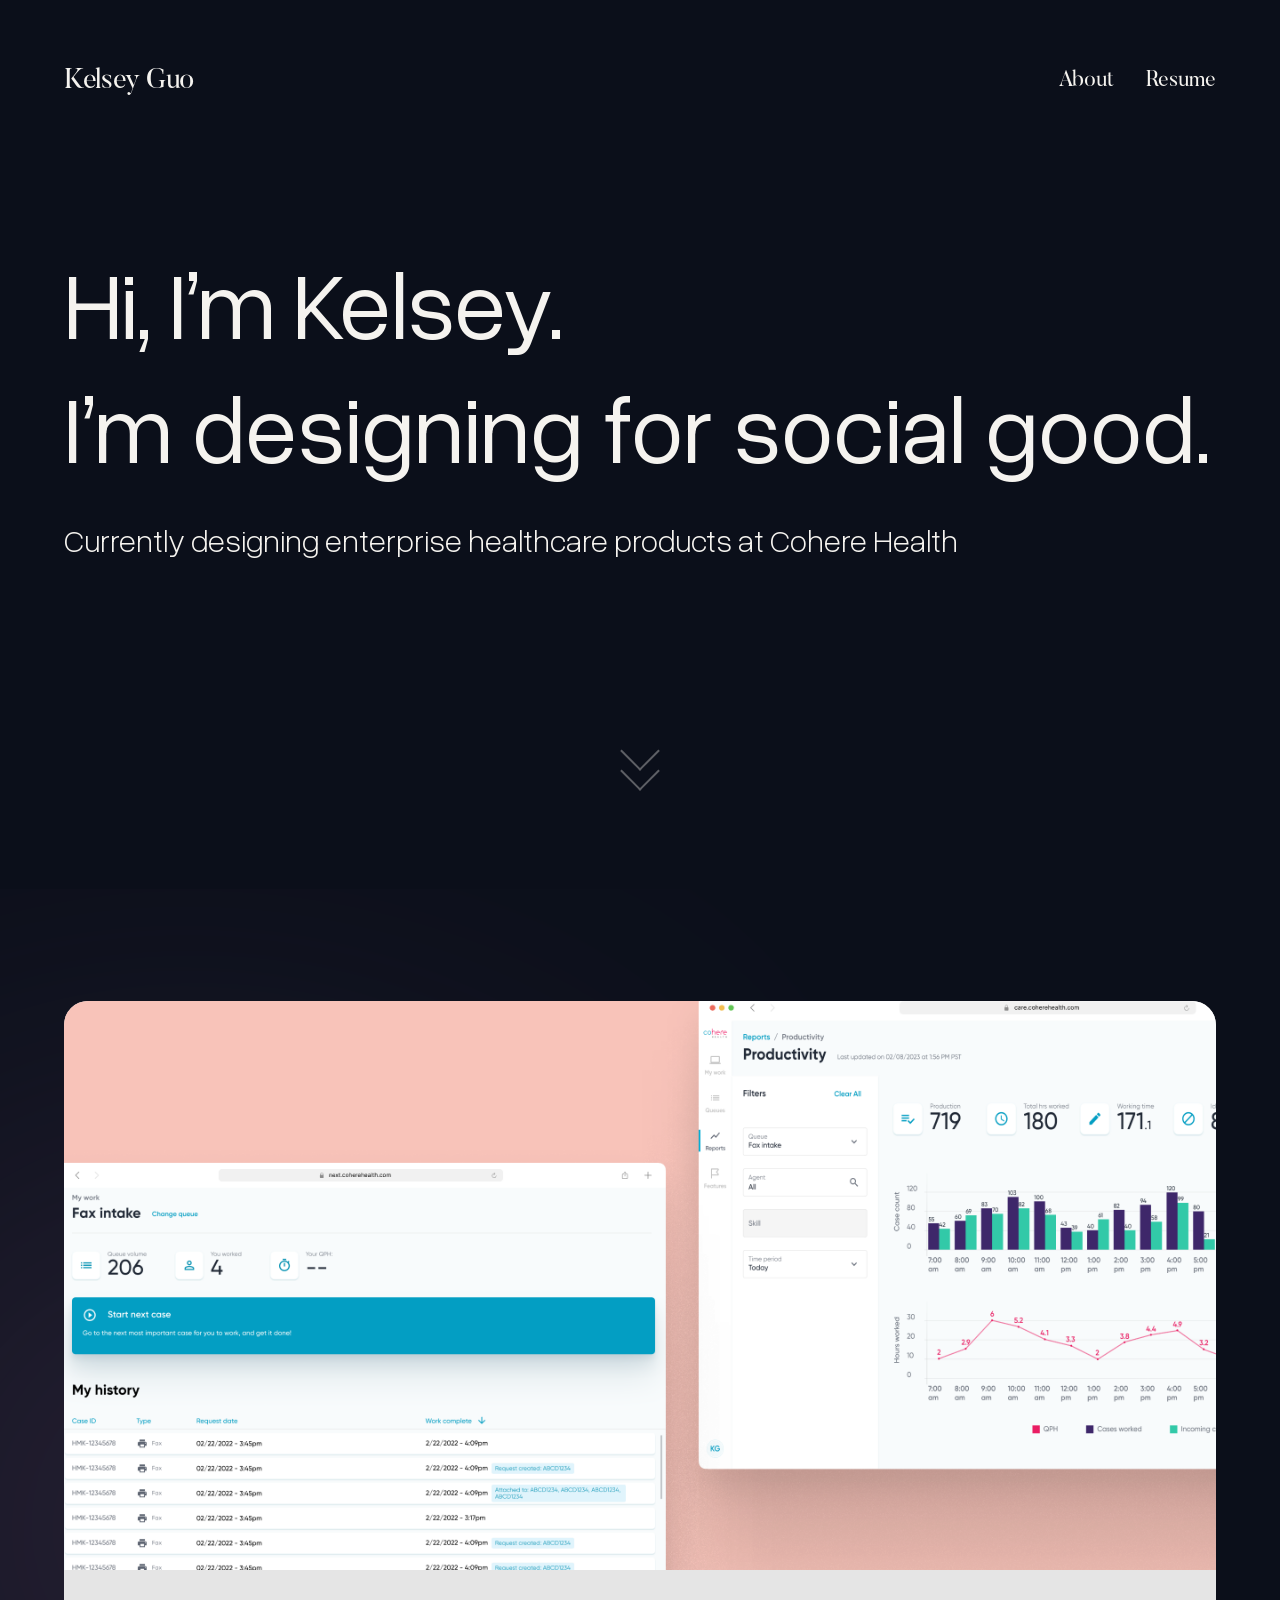
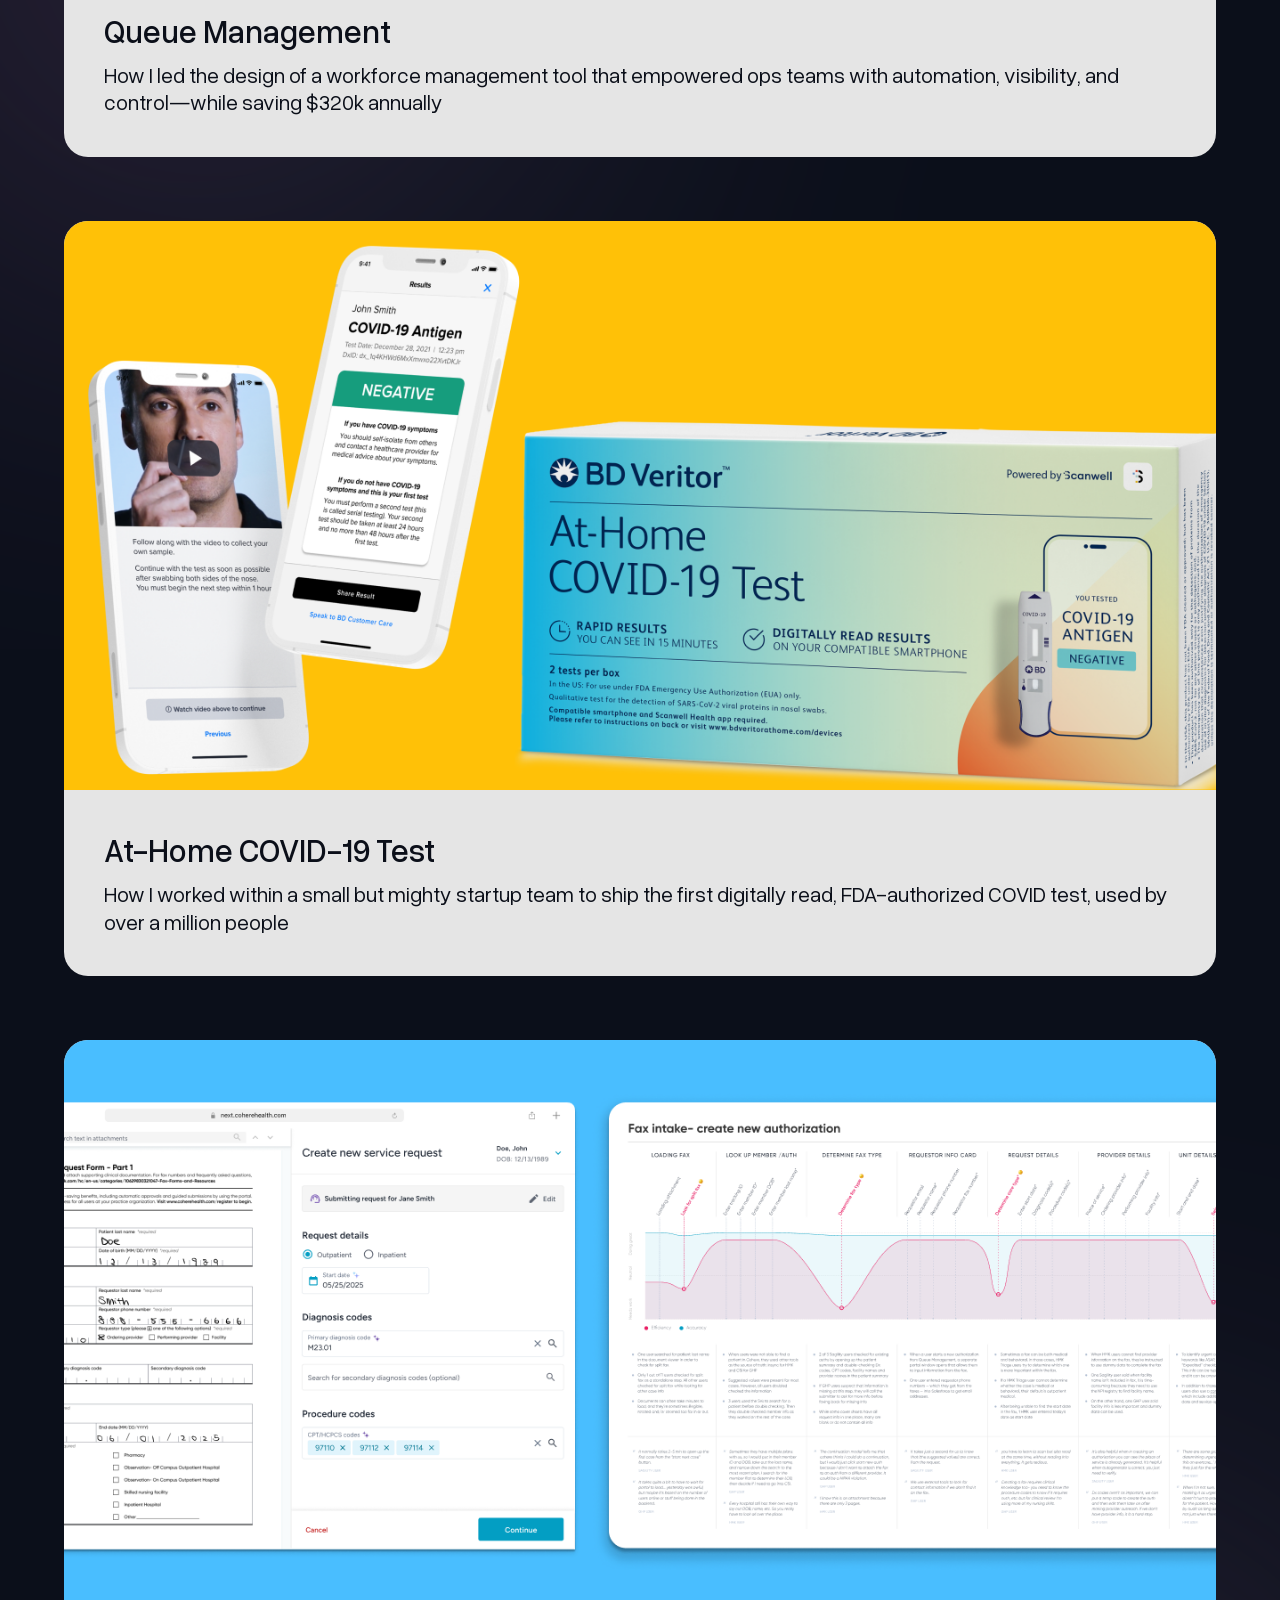
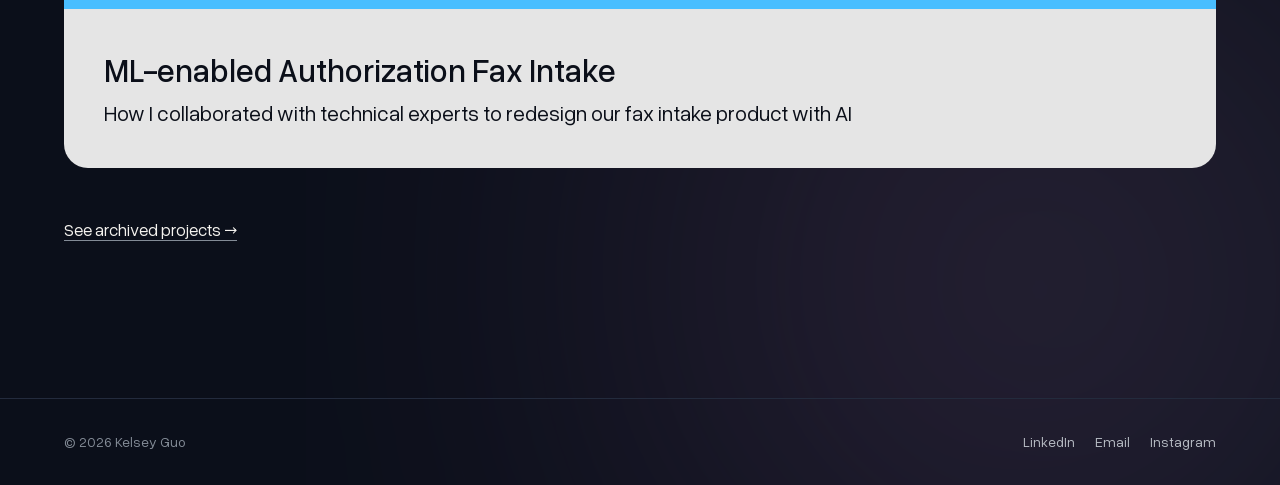
==== index.html @ 0702df0a "Implement redesigned homepage from Figma (Desktop - 3) Rebuild the homepage to the new design: 1296p" ====
<!DOCTYPE html>
<html lang="en">
<head>
  <meta charset="UTF-8">
  <meta name="viewport" content="width=device-width, initial-scale=1">
  <title>Kelsey Guo - Senior Product Designer</title>
  <meta name="description" content="Kelsey Guo is a Senior Product Designer with 6 years of experience building health tech and social-good products.">
  <link rel="preconnect" href="https://fonts.googleapis.com">
  <link href="https://fonts.googleapis.com/css2?family=Fraunces:opsz,wght@9..144,400;9..144,500;9..144,600&family=Work+Sans:wght@400;500;600&display=swap" rel="stylesheet">
  <link rel="stylesheet" href="style.css">
</head>
<body class="home">

  <nav class="site-nav">
    <div class="wrap">
      <a href="index.html" class="wordmark">Kelsey Guo</a>
      <div class="nav-links">
        <a href="about.html">About</a>
        <a href="https://drive.google.com/file/d/1MKLHyuRDNJYFKnCXRcCWQ2kk3Nf8_HWo/view" target="_blank" rel="noopener">Resume</a>
      </div>
    </div>
  </nav>

  <header class="hero home-hero">
    <div class="wrap">
      <h1>Hi, I&rsquo;m Kelsey.</h1>
      <p class="rotator-line">I&rsquo;m <span class="rotator" data-rotator>designing for social good.</span></p>
      <p class="lede">Currently designing enterprise healthcare products at Cohere Health</p>
    </div>
    <a class="scroll-cue" href="#selected-work" aria-label="Scroll to see my projects">
      <span class="chevron"></span>
      <span class="chevron"></span>
    </a>
  </header>

  <div class="page-clip">
  <main class="home-main">
    <div class="page-glow page-glow-left" aria-hidden="true"><img src="images/hero/glow.svg" alt=""></div>
    <div class="page-glow page-glow-right" aria-hidden="true"><img src="images/hero/glow.svg" alt=""></div>
    <section class="wrap" id="selected-work">
      <div class="work-list">

        <a class="work-card" href="case-qm.html">
          <div class="work-card-media work-card-media--pink"><img src="images/home/qm.png" alt="Queue Management: the intake specialist dashboard and the in-app reporting dashboard"></div>
          <div class="work-card-body">
            <h3>Queue Management</h3>
            <p>How I led the design of a workforce management tool that empowered ops teams with automation, visibility, and <span class="nowrap">control&mdash;while</span> saving $320k annually</p>
          </div>
        </a>

        <a class="work-card" href="case-scanwell.html">
          <div class="work-card-media work-card-media--yellow"><img src="images/home/scanwell.png" alt="At-Home COVID-19 Test: the BD Veritor test box and the result screens in the mobile app"></div>
          <div class="work-card-body">
            <h3>At-Home COVID-19 Test</h3>
            <p>How I worked within a small but mighty startup team to ship the first digitally read, FDA-authorized COVID test, used by over a million people</p>
          </div>
        </a>

        <a class="work-card" href="case-fax-intake.html">
          <div class="work-card-media work-card-media--blue"><img src="images/home/fax.png" alt="ML-enabled Authorization Fax Intake: the redesigned intake form beside the fax and the journey map"></div>
          <div class="work-card-body">
            <h3>ML-enabled Authorization Fax Intake</h3>
            <p>How I collaborated with technical experts to redesign our fax intake product with AI</p>
          </div>
        </a>

      </div>
      <p class="archive-link"><a class="underline-link" href="archive.html">See archived projects &rarr;</a></p>
    </section>
  </main>

  <footer class="site-footer">
    <div class="wrap">
      <span>© 2026 Kelsey Guo</span>
      <div class="footer-links">
        <a href="http://www.linkedin.com/in/kmguo13" target="_blank" rel="noopener">LinkedIn</a>
        <a href="mailto:kmguo13@gmail.com">Email</a>
        <a href="http://www.instagram.com/kelschini" target="_blank" rel="noopener">Instagram</a>
      </div>
    </div>
  </footer>
  </div>

  <script src="script.js"></script>
</body>
</html>
---- style.css ----
/* ---------- Fonts ---------- */
@font-face {
  font-family: 'Butler Free';
  src: url('fonts/butler/Butler-Free-Rmn.otf') format('opentype');
  font-weight: 400;
  font-style: normal;
  font-display: swap;
}
@font-face {
  font-family: 'Butler Free';
  src: url('fonts/butler/Butler-Free-Med.otf') format('opentype');
  font-weight: 500;
  font-style: normal;
  font-display: swap;
}
@font-face {
  font-family: 'Butler Free';
  src: url('fonts/butler/Butler-Free-SBd.otf') format('opentype');
  font-weight: 600;
  font-style: normal;
  font-display: swap;
}
@font-face {
  font-family: 'Overused Grotesk';
  src: url('fonts/overused-grotesk/OverusedGrotesk-VF.woff2') format('woff2');
  font-weight: 300 900;
  font-style: normal;
  font-display: swap;
}

/* ---------- Tokens ---------- */
:root {
  --bg: #0B0F1A;
  --surface: #131A29;
  --ink: #F5F3EF;
  --ink-soft: #B7BCC4;
  --ink-faint: #838B96;
  --line: #232B3D;
  --accent: #085420;      /* deep green - solid fills, borders */
  --accent-warm: #F8C3B9; /* soft pink - links, hover states, personality */
  --serif: 'Butler Free', 'Fraunces', Georgia, serif;
  --sans: 'Overused Grotesk', 'Work Sans', -apple-system, BlinkMacSystemFont, sans-serif;
  --max: 720px;
  --max-wide: 1040px;
}

* { box-sizing: border-box; }

html { scroll-behavior: smooth; }

body {
  position: relative;
  margin: 0;
  background: var(--bg);
  color: var(--ink);
  font-family: var(--sans);
  font-size: 17px;
  line-height: 1.6;
  -webkit-font-smoothing: antialiased;
  cursor: url('cursors/unicorn.png') 4 4, auto;
  overflow-x: hidden;
}

a, button,
.project-card,
.nav-links a,
.wordmark,
[onclick] {
  cursor: url('cursors/sparkle.png') 19 19, pointer;
}

img { max-width: 100%; display: block; }

a {
  color: inherit;
  text-decoration: none;
}

a.underline-link {
  border-bottom: 1px solid var(--ink-faint);
  transition: border-color 0.15s ease, color 0.15s ease;
}
a.underline-link:hover {
  border-color: var(--accent-warm);
  color: var(--accent-warm);
}

:focus-visible {
  outline: 2px solid var(--accent-warm);
  outline-offset: 3px;
}

/* ---------- Layout helpers ---------- */
.wrap {
  max-width: var(--max-wide);
  margin: 0 auto;
  padding: 0 32px;
}
.prose {
  max-width: var(--max);
}

/* ---------- Nav ---------- */
.site-nav {
  padding: 28px 0;
}
.site-nav .wrap {
  display: flex;
  align-items: center;
  justify-content: space-between;
  gap: 24px;
}
.wordmark {
  font-family: var(--serif);
  font-size: 20px;
  font-weight: 500;
  letter-spacing: -0.01em;
}
.nav-links {
  display: flex;
  gap: 28px;
  font-size: 15px;
}
.nav-links a {
  color: var(--ink-soft);
}
.nav-links a:hover,
.nav-links a[aria-current="page"] {
  color: var(--ink);
}

/* ---------- Hero ---------- */
.hero {
  padding: 64px 0 88px;
}
.hero h1 {
  font-family: var(--serif);
  font-weight: 500;
  font-size: clamp(40px, 6vw, 64px);
  line-height: 1.08;
  margin: 0 0 8px;
  letter-spacing: -0.01em;
}
.hero .rotator-line {
  font-family: var(--serif);
  font-weight: 500;
  font-size: clamp(40px, 6vw, 64px);
  line-height: 1.08;
  margin: 0 0 28px;
  color: var(--ink-soft);
  white-space: nowrap;
}
.rotator {
  color: var(--accent-warm);
  display: inline-block;
  min-width: 1ch;
}
.rotator.swap {
  animation: swap-in 0.4s ease;
}
@keyframes swap-in {
  from { opacity: 0; transform: translateY(6px); }
  to { opacity: 1; transform: translateY(0); }
}
@media (prefers-reduced-motion: reduce) {
  .rotator.swap { animation: none; }
}
.hero p.lede {
  font-size: 19px;
  color: var(--ink-soft);
  max-width: 820px;
  margin: 0 0 28px;
}

/* ---------- Homepage (Figma: portfolio-playground, Desktop - 3) ---------- */
body.home .wrap {
  max-width: 1440px;
  padding-left: clamp(24px, 5vw, 72px);
  padding-right: clamp(24px, 5vw, 72px);
}
body.home .site-nav {
  padding-top: clamp(32px, 5vw, 72px);
  padding-bottom: 0;
}
body.home .wordmark {
  font-size: clamp(24px, 2.2vw, 32px);
  font-weight: 500;
  line-height: 1.2;
}
body.home .nav-links {
  gap: clamp(20px, 2.5vw, 36px);
  font-family: var(--serif);
  font-weight: 500;
  font-size: clamp(18px, 1.7vw, 24px);
}
body.home .nav-links a,
body.home .nav-links a:hover {
  color: var(--ink);
}

.home-hero {
  position: relative;
  min-height: max(calc(100svh - 110px), 760px);
  display: flex;
  align-items: flex-start;
  padding: clamp(72px, 11vw, 160px) 0 0;
}
.home-hero > .wrap {
  min-width: 0;
  width: 100%;
}
.home-hero h1,
.home-hero .rotator-line {
  font-family: var(--sans);
  font-weight: 400;
  font-size: clamp(44px, 7.4vw, 96px);
  line-height: 1.3125;
  margin: 0;
}
.home-hero .rotator-line {
  color: var(--ink);
}
.home-hero .rotator {
  color: inherit;
}
.home-hero p.lede {
  font-weight: 300;
  font-size: clamp(19px, 2.5vw, 36px);
  line-height: 1.67;
  color: var(--ink);
  max-width: 1296px;
  margin: 25px 0 0;
}
@media (max-width: 640px) {
  .home-hero {
    min-height: max(calc(100svh - 90px), 640px);
    padding-top: 56px;
  }
  .home-hero h1,
  .home-hero .rotator-line {
    font-size: clamp(34px, 10vw, 48px);
  }
  .home-hero p.lede {
    font-size: 19px;
  }
}
.scroll-cue {
  position: absolute;
  left: 50%;
  bottom: 96px;
  transform: translateX(-50%);
  display: flex;
  flex-direction: column;
  align-items: center;
  text-decoration: none;
  padding: 8px 16px;
  z-index: 1;
}
.scroll-cue .chevron {
  width: 28px;
  height: 28px;
  margin-top: -8px;
  border-right: 2px solid var(--ink);
  border-bottom: 2px solid var(--ink);
  transform: rotate(45deg);
  opacity: 0.35;
  animation: chevron-wave 2s ease-in-out infinite;
  transition: border-color 0.15s ease;
}
.scroll-cue:hover .chevron {
  border-color: var(--accent-warm);
}
.scroll-cue .chevron:nth-child(1) { animation-delay: 0s; }
.scroll-cue .chevron:nth-child(2) { animation-delay: 0.18s; }
@keyframes chevron-wave {
  0%, 60%, 100% { opacity: 0.35; }
  25% { opacity: 1; }
}
@media (prefers-reduced-motion: reduce) {
  .scroll-cue .chevron { animation: none; opacity: 0.8; }
}
@media (max-width: 640px) {
  .scroll-cue { bottom: 40px; }
}

/* Page-level glows (Ellipse 5 left, Ellipse 4 bottom right) */
.page-clip { overflow: clip; }
.home-main {
  position: relative;
  padding-bottom: 155px;
}
.page-glow {
  position: absolute;
  width: 510px;
  height: 510px;
  max-width: 60vw;
  max-height: 60vw;
  transform: translate(-50%, -50%);
  pointer-events: none;
  z-index: -1;
}
.page-glow img {
  position: absolute;
  inset: -94.12%;
  width: auto;
  height: auto;
  max-width: none;
  display: block;
}
.page-glow-left { left: 15.6%; top: 625px; }
.page-glow-right { left: 81.3%; top: 2575px; }

/* Work cards */
.work-list {
  display: grid;
  gap: 64px;
  padding-top: clamp(48px, 8.8vw, 127px);
}
.work-card {
  display: block;
  border-radius: 24px;
  overflow: hidden;
  background: #E5E5E5;
  color: #0B0F19;
  transition: box-shadow 0.25s ease, transform 0.25s ease;
}
.work-card:hover {
  box-shadow: 18px 22px 36px -10px rgba(248, 195, 185, 0.4);
  transform: translateY(-4px);
}
.work-card-media {
  aspect-ratio: 1296 / 640;
  overflow: hidden;
}
.work-card-media img {
  width: 100%;
  height: 100%;
  object-fit: cover;
  object-position: center;
}
.work-card-media--pink { background: #F8C3B9; }
.work-card-media--yellow { background: #FFC107; }
.work-card-media--blue { background: #49BEFF; }
.work-card-body {
  display: flex;
  flex-direction: column;
  gap: 10px;
  padding: clamp(20px, 3.1vw, 40px);
}
.work-card-body h3 {
  margin: 0;
  font-family: var(--sans);
  font-weight: 500;
  font-size: clamp(22px, 2.5vw, 36px);
  line-height: 1.3;
}
.work-card-body p {
  margin: 0;
  font-family: var(--sans);
  font-weight: 400;
  font-size: clamp(16px, 1.67vw, 24px);
  line-height: 1.3;
}
.nowrap { white-space: nowrap; }
.archive-link {
  margin: 48px 0 0;
}

/* ---------- Section heading ---------- */
.section-heading {
  font-family: var(--serif);
  font-size: 26px;
  font-weight: 500;
  margin: 0 0 28px;
}

/* ---------- Project grid ---------- */
.project-list {
  display: grid;
  gap: 20px;
  padding-bottom: 96px;
}
.project-card {
  display: grid;
  grid-template-columns: 1.1fr 1fr;
  gap: 32px;
  align-items: center;
  border: 1px solid var(--line);
  border-radius: 6px;
  padding: 20px;
  background: var(--surface);
  transition: border-color 0.15s ease, box-shadow 0.25s ease, transform 0.25s ease;
}
.project-card:hover {
  border-color: transparent;
  box-shadow: 18px 22px 36px -10px rgba(248, 195, 185, 0.4);
  transform: translateY(-4px);
}
.project-card .shot {
  border: none;
  border-radius: 0;
  background: transparent;
  overflow: visible;
  margin: -20px 0 -20px -20px;
}
.project-card-body h3 {
  font-family: var(--serif);
  font-size: 22px;
  font-weight: 500;
  margin: 0 0 8px;
}
.project-card-body p {
  color: var(--ink-soft);
  font-size: 15px;
  margin: 0 0 12px;
}
.tag-list {
  display: flex;
  flex-wrap: wrap;
  gap: 8px;
  font-size: 13px;
  color: var(--ink-faint);
}
.tag-list span::after {
  content: "·";
  margin-left: 8px;
  color: var(--line);
}
.tag-list span:last-child::after { content: ""; }

@media (max-width: 640px) {
  .project-card {
    grid-template-columns: 1fr;
  }
}

/* ---------- Media placeholder (swap for real images) ---------- */
.media-placeholder {
  background: repeating-linear-gradient(
    135deg,
    #151C2C,
    #151C2C 10px,
    #1A2236 10px,
    #1A2236 20px
  );
  border: 1px dashed var(--ink-faint);
  border-radius: 4px;
  aspect-ratio: 4 / 3;
  display: flex;
  align-items: center;
  justify-content: center;
  padding: 16px;
  text-align: center;
}
.media-placeholder span {
  font-size: 12px;
  color: var(--ink-soft);
  font-family: var(--sans);
}

/* ---------- Case study page ---------- */
.case-header {
  padding: 48px 0 40px;
  border-bottom: 1px solid var(--line);
}
.case-header .back-link {
  font-size: 14px;
  color: var(--ink-soft);
  display: inline-block;
  margin-bottom: 24px;
}
.case-header h1 {
  font-family: var(--serif);
  font-size: clamp(32px, 5vw, 46px);
  font-weight: 500;
  line-height: 1.1;
  margin: 0 0 24px;
  max-width: 780px;
}
.meta-grid {
  display: grid;
  grid-template-columns: repeat(4, 1fr);
  gap: 24px;
  margin-top: 32px;
}
.meta-grid dt {
  font-size: 13px;
  color: var(--ink-faint);
  margin-bottom: 6px;
}
.meta-grid dd {
  margin: 0;
  font-size: 15px;
  line-height: 1.4;
}
@media (max-width: 720px) {
  .meta-grid { grid-template-columns: 1fr 1fr; }
}

.case-body {
  padding: 48px 0 96px;
}
.case-body section {
  margin-bottom: 56px;
}
.case-body h2 {
  font-family: var(--serif);
  font-size: 24px;
  font-weight: 500;
  margin: 0 0 16px;
}
.case-body h3 {
  font-family: var(--sans);
  font-size: 17px;
  font-weight: 600;
  margin: 32px 0 12px;
}
.case-body p {
  margin: 0 0 16px;
  max-width: var(--max);
}
.case-body ul {
  padding-left: 20px;
  max-width: var(--max);
}
.case-body li {
  margin-bottom: 10px;
}
.case-body .media-placeholder {
  margin: 24px 0;
  max-width: var(--max-wide);
  aspect-ratio: 16 / 9;
}
.case-body blockquote {
  font-family: var(--serif);
  font-size: 20px;
  color: var(--ink-soft);
  border-left: 2px solid var(--accent);
  padding-left: 20px;
  margin: 32px 0;
  max-width: var(--max);
}

.case-nav-next {
  border-top: 1px solid var(--line);
  padding: 40px 0 96px;
  display: flex;
  justify-content: space-between;
  align-items: baseline;
}
.case-nav-next .label {
  font-size: 13px;
  color: var(--ink-faint);
  display: block;
  margin-bottom: 6px;
}
.case-nav-next .title {
  font-family: var(--serif);
  font-size: 22px;
}

/* ---------- About page ---------- */
.about-layout {
  display: grid;
  grid-template-columns: 1.1fr 0.9fr;
  gap: 56px;
  align-items: start;
  padding-top: 56px;
  padding-bottom: 96px;
}
.about-layout h1 {
  font-family: var(--serif);
  font-size: clamp(32px, 5vw, 44px);
  font-weight: 500;
  margin: 0 0 24px;
}
.about-layout p {
  margin: 0 0 18px;
  color: var(--ink-soft);
  font-size: 17px;
}
.about-layout p strong {
  color: var(--ink);
}
.about-photo .media-placeholder {
  aspect-ratio: 3 / 4;
}
.about-links {
  margin-top: 32px;
  display: flex;
  gap: 20px;
  font-size: 15px;
}
@media (max-width: 720px) {
  .about-layout {
    grid-template-columns: 1fr;
  }
  .about-photo { order: -1; max-width: 280px; }
}

/* ---------- Footer ---------- */
.site-footer {
  border-top: 1px solid var(--line);
  padding: 32px 0;
}
.site-footer .wrap {
  display: flex;
  justify-content: space-between;
  align-items: center;
  flex-wrap: wrap;
  gap: 12px;
  font-size: 14px;
  color: var(--ink-faint);
}
.site-footer a {
  color: var(--ink-soft);
}
.site-footer a:hover { color: var(--accent); }
.footer-links {
  display: flex;
  gap: 20px;
}

/* ---------- Real screenshots ---------- */
.shot {
  margin: 24px 0;
  max-width: var(--max-wide);
  border: 1px solid var(--line);
  border-radius: 8px;
  overflow: hidden;
  background: var(--surface);
}
.shot img {
  width: 100%;
  display: block;
}
.shot-caption {
  font-size: 13px;
  color: var(--ink-faint);
  margin: -12px 0 24px;
  max-width: var(--max-wide);
}

/* ---------- Stat grid ---------- */
.stat-grid {
  display: grid;
  grid-template-columns: repeat(4, 1fr);
  gap: 20px;
  margin: 24px 0;
  max-width: var(--max-wide);
}
.stat-card {
  border: 1px solid var(--line);
  border-radius: 8px;
  padding: 20px;
  background: var(--surface);
}
.stat-card .num {
  font-family: var(--serif);
  font-size: 34px;
  font-weight: 500;
  color: var(--accent-warm);
  line-height: 1;
  margin-bottom: 8px;
}
.stat-card .label {
  font-size: 13px;
  color: var(--ink-soft);
}
@media (max-width: 720px) {
  .stat-grid { grid-template-columns: 1fr 1fr; }
}

/* ---------- Placeholder note (dev-only, remove when real content lands) ---------- */
.todo-note {
  background: #241C10;
  border: 1px solid #4A3A1C;
  color: #E8C589;
  font-size: 13px;
  padding: 10px 14px;
  border-radius: 4px;
  margin-bottom: 20px;
  max-width: var(--max);
}

/* ---------- Pink/green callout (used sparingly for a deliberate highlight) ---------- */
.callout {
  background: var(--accent-warm);
  color: var(--accent);
  font-family: var(--serif);
  font-size: 19px;
  line-height: 1.5;
  padding: 24px 28px;
  border-radius: 8px;
  max-width: var(--max);
  margin: 8px 0 24px;
}
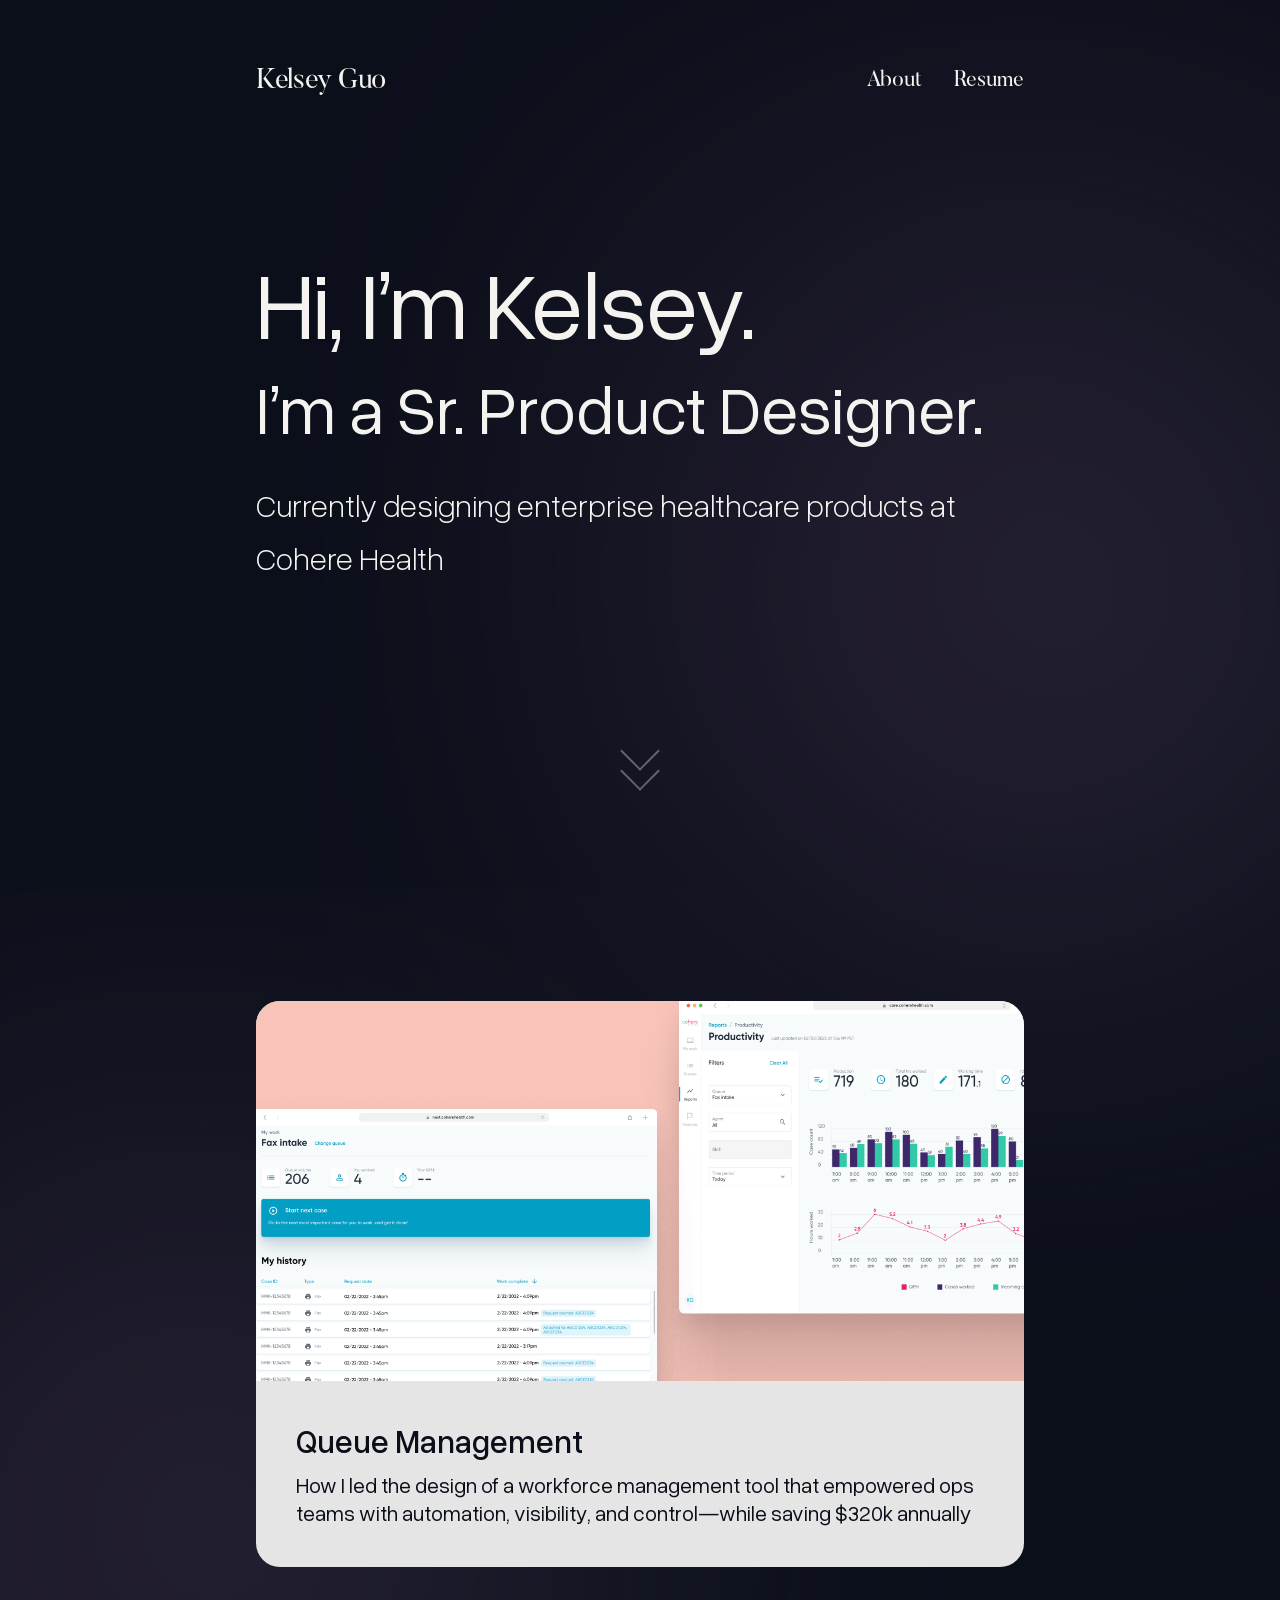
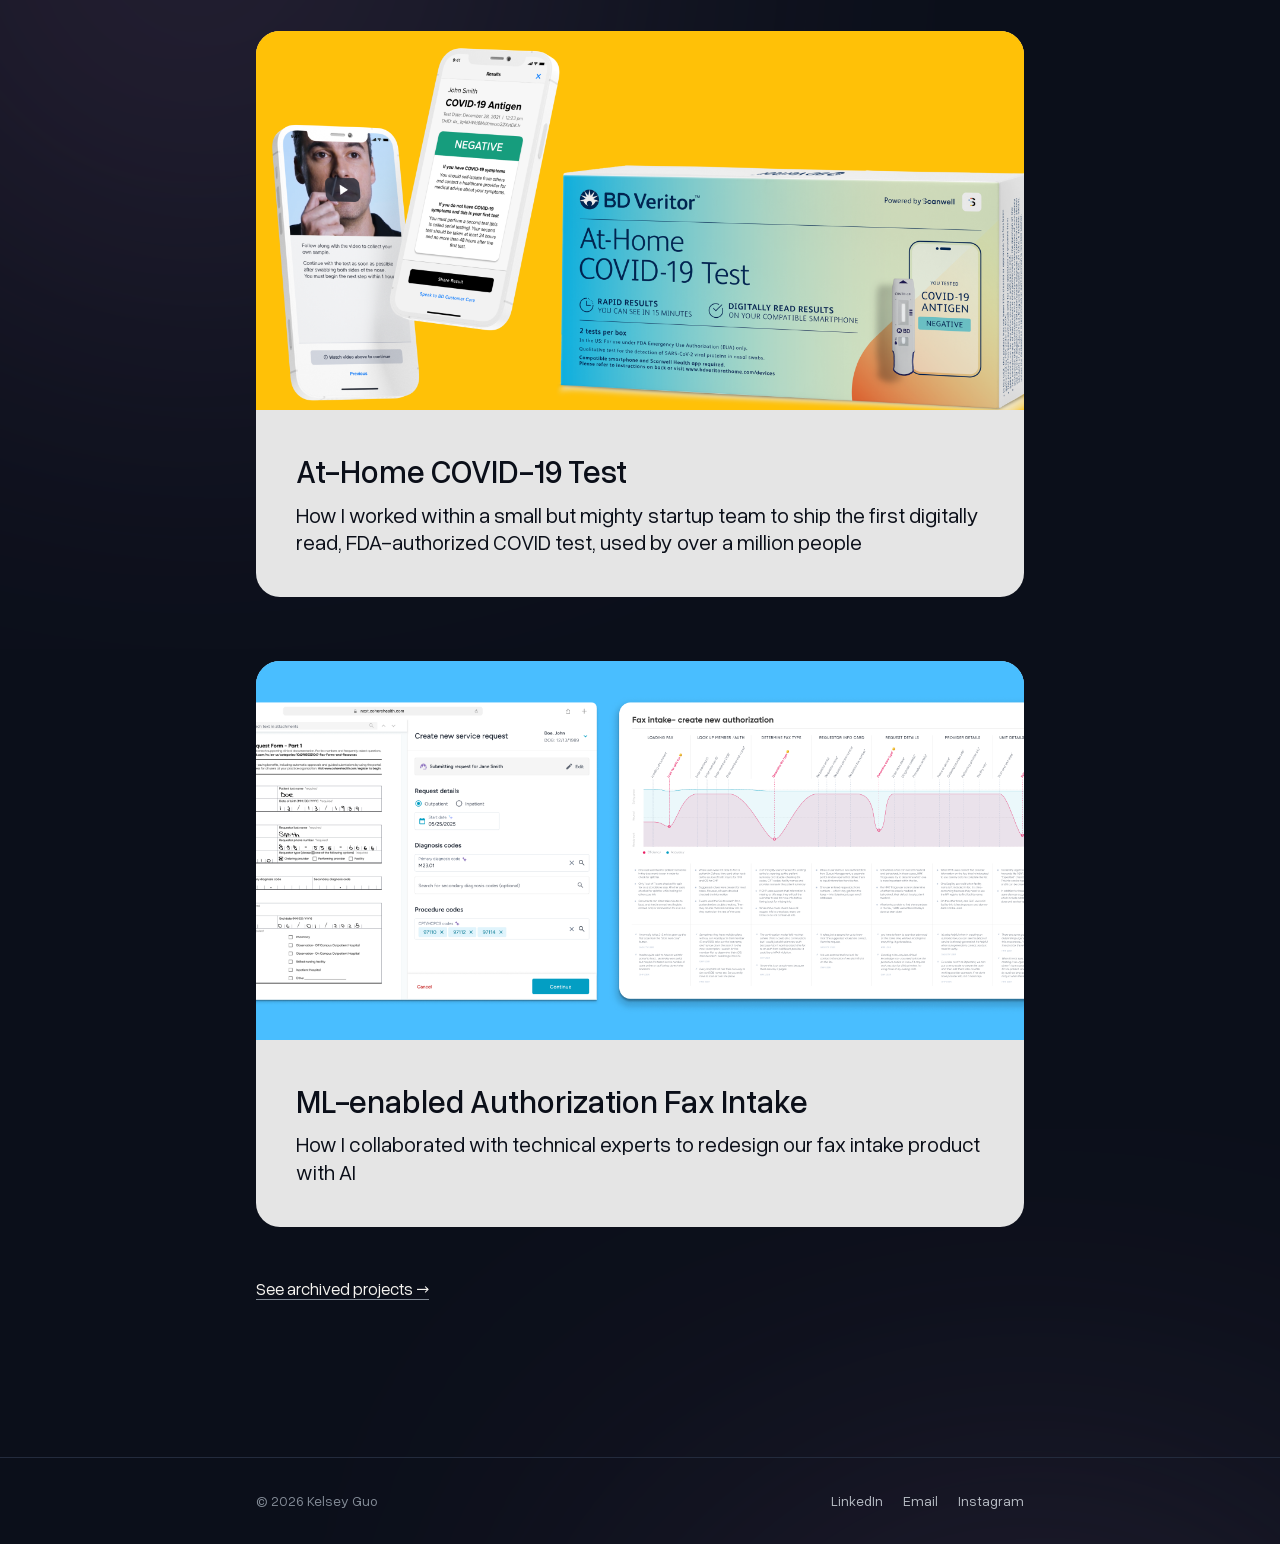
==== commit 32d74deb: "Restore cursor-following hero halo and widen homepage side padding Bring back the hero glow that eas" ====
--- a/index.html
+++ b/index.html
@@ -22,6 +22,7 @@
   </nav>
 
   <header class="hero home-hero">
+    <div class="hero-glow" aria-hidden="true"><img src="images/hero/glow.svg" alt=""></div>
     <div class="wrap">
       <h1>Hi, I&rsquo;m Kelsey.</h1>
       <p class="rotator-line">I&rsquo;m <span class="rotator" data-rotator>designing for social good.</span></p>
--- a/style.css
+++ b/style.css
@@ -178,6 +178,12 @@
   padding-left: clamp(24px, 5vw, 72px);
   padding-right: clamp(24px, 5vw, 72px);
 }
+@media (min-width: 900px) {
+  body.home .wrap {
+    padding-left: clamp(72px, 20vw, 288px);
+    padding-right: clamp(72px, 20vw, 288px);
+  }
+}
 body.home .site-nav {
   padding-top: clamp(32px, 5vw, 72px);
   padding-bottom: 0;
@@ -204,6 +210,25 @@
   display: flex;
   align-items: flex-start;
   padding: clamp(72px, 11vw, 160px) 0 0;
+}
+.hero-glow {
+  position: absolute;
+  width: 510px;
+  height: 510px;
+  max-width: 60vw;
+  left: 81.3%;
+  bottom: 70px;
+  transform: translateX(-50%);
+  pointer-events: none;
+  z-index: -1;
+}
+.hero-glow img {
+  position: absolute;
+  inset: -94.12%;
+  width: auto;
+  height: auto;
+  max-width: none;
+  display: block;
 }
 .home-hero > .wrap {
   min-width: 0;
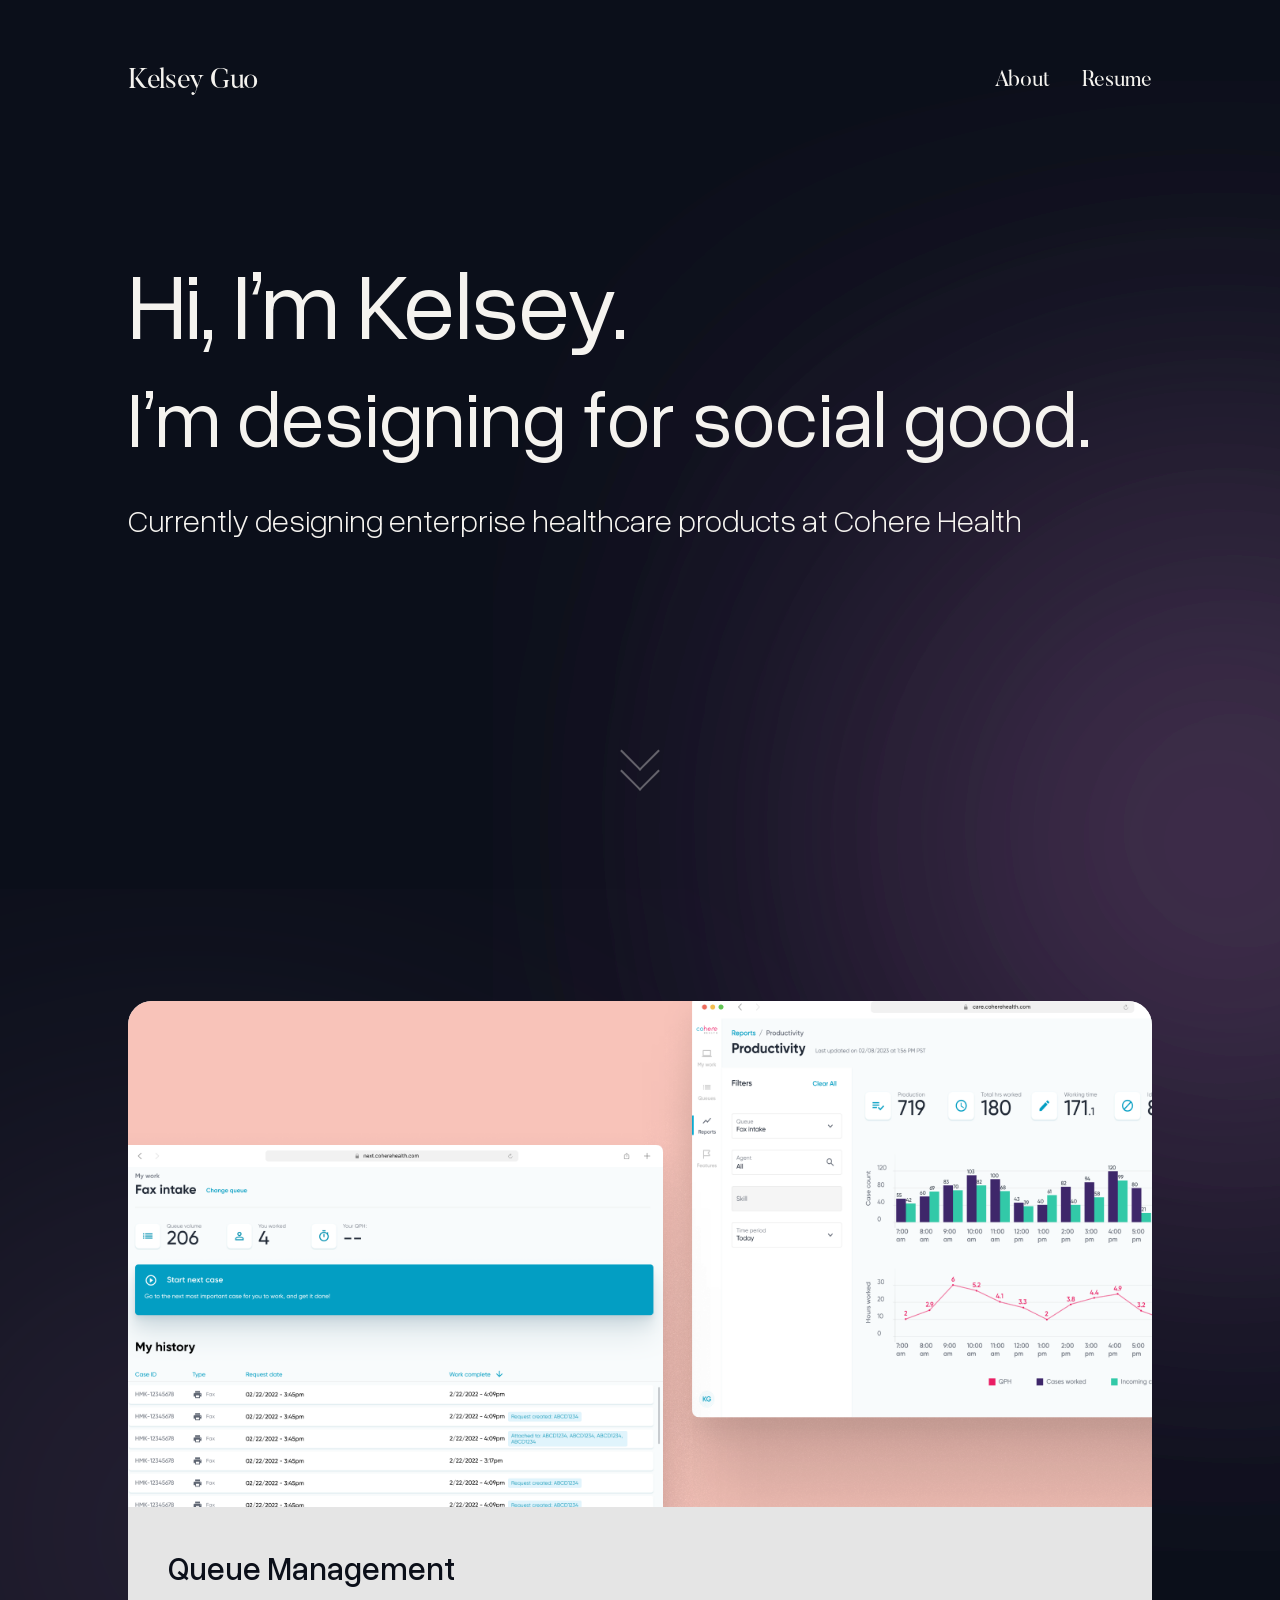
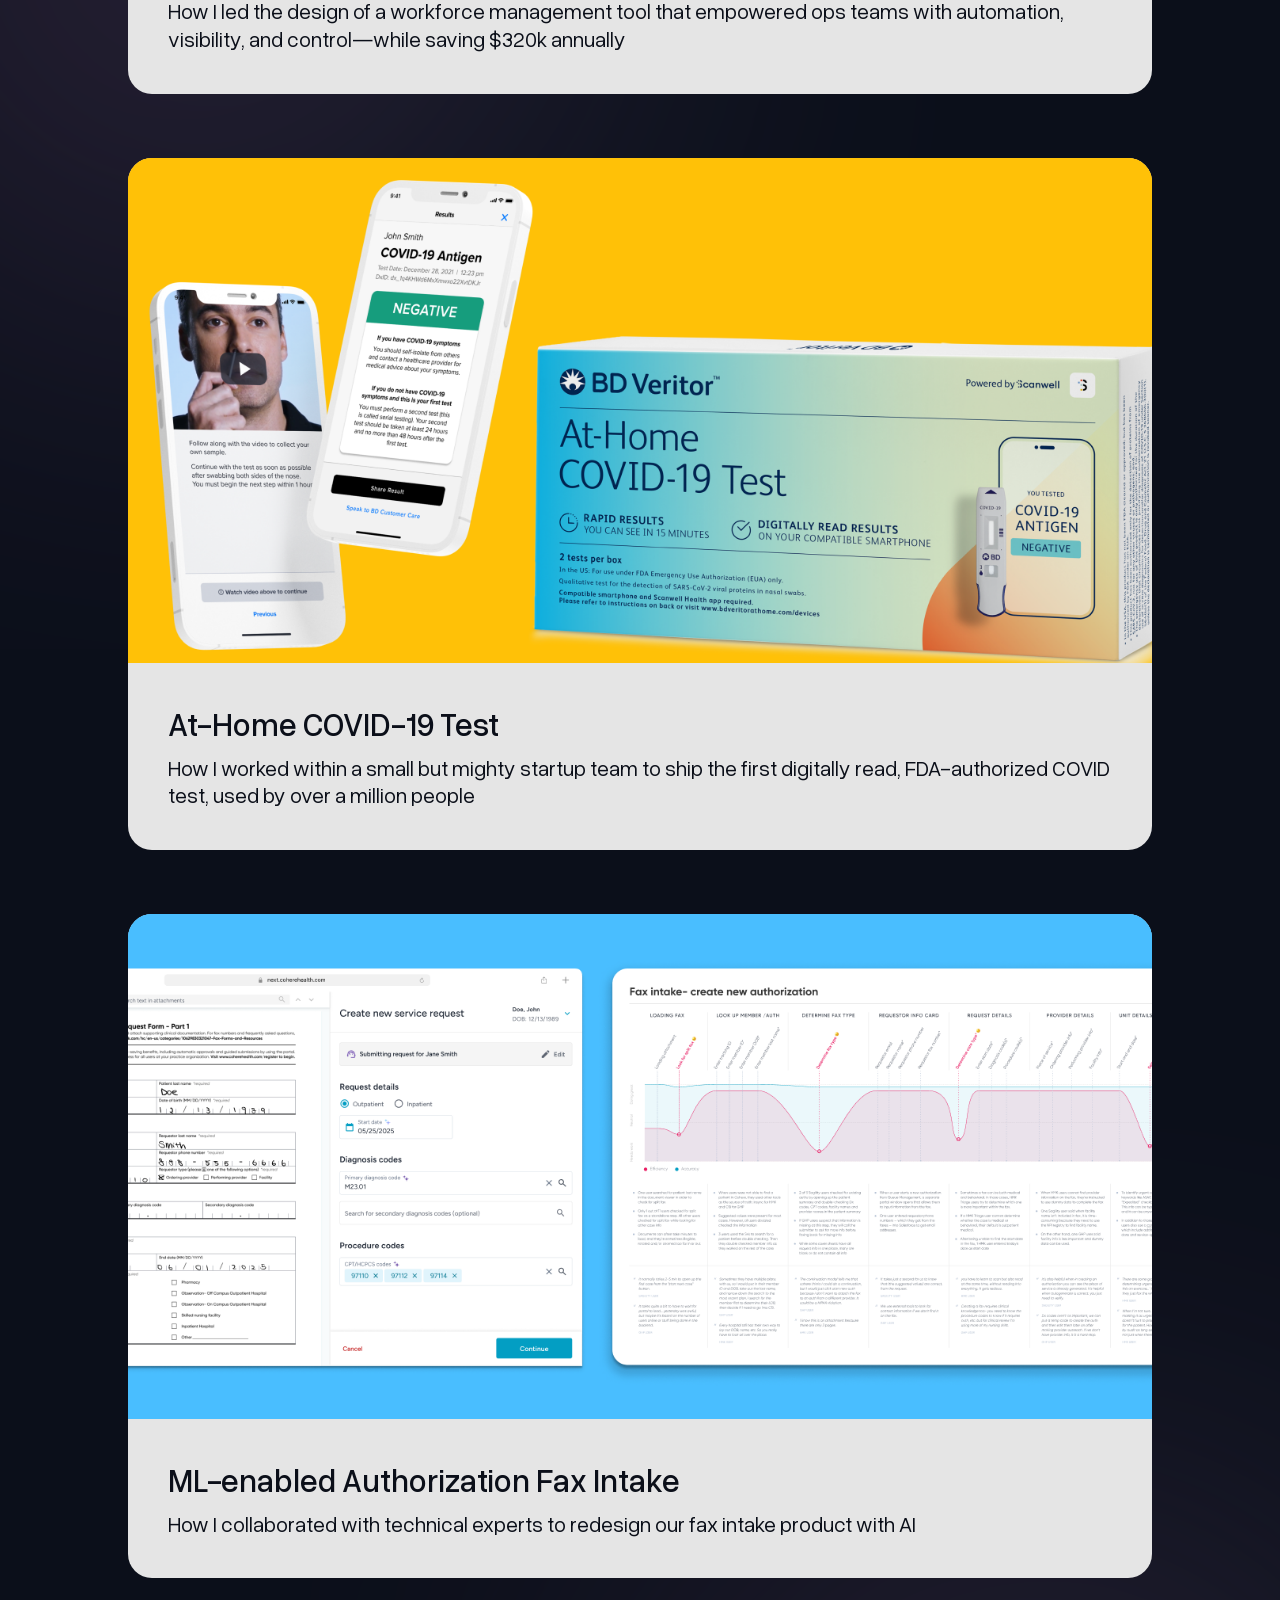
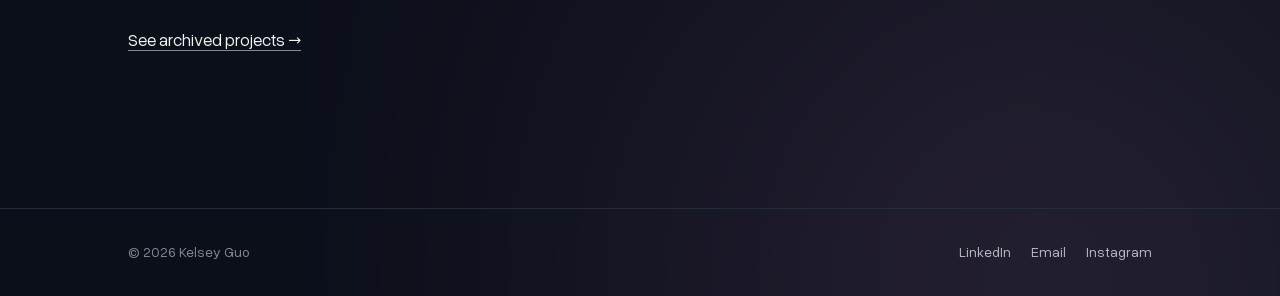
==== commit 65f80853: "Make the cursor-following hero halo more visible The exported glow asset is heavily blurred and low-" ====
--- a/index.html
+++ b/index.html
@@ -22,7 +22,7 @@
   </nav>
 
   <header class="hero home-hero">
-    <div class="hero-glow" aria-hidden="true"><img src="images/hero/glow.svg" alt=""></div>
+    <div class="hero-glow" aria-hidden="true"><img src="images/hero/glow.svg" alt=""><img src="images/hero/glow.svg" alt=""></div>
     <div class="wrap">
       <h1>Hi, I&rsquo;m Kelsey.</h1>
       <p class="rotator-line">I&rsquo;m <span class="rotator" data-rotator>designing for social good.</span></p>
--- a/style.css
+++ b/style.css
@@ -180,8 +180,8 @@
 }
 @media (min-width: 900px) {
   body.home .wrap {
-    padding-left: clamp(72px, 20vw, 288px);
-    padding-right: clamp(72px, 20vw, 288px);
+    padding-left: clamp(72px, 10vw, 144px);
+    padding-right: clamp(72px, 10vw, 144px);
   }
 }
 body.home .site-nav {
@@ -213,14 +213,15 @@
 }
 .hero-glow {
   position: absolute;
-  width: 510px;
-  height: 510px;
+  width: 380px;
+  height: 380px;
   max-width: 60vw;
   left: 81.3%;
   bottom: 70px;
   transform: translateX(-50%);
   pointer-events: none;
   z-index: -1;
+  filter: saturate(2) brightness(1.2);
 }
 .hero-glow img {
   position: absolute;
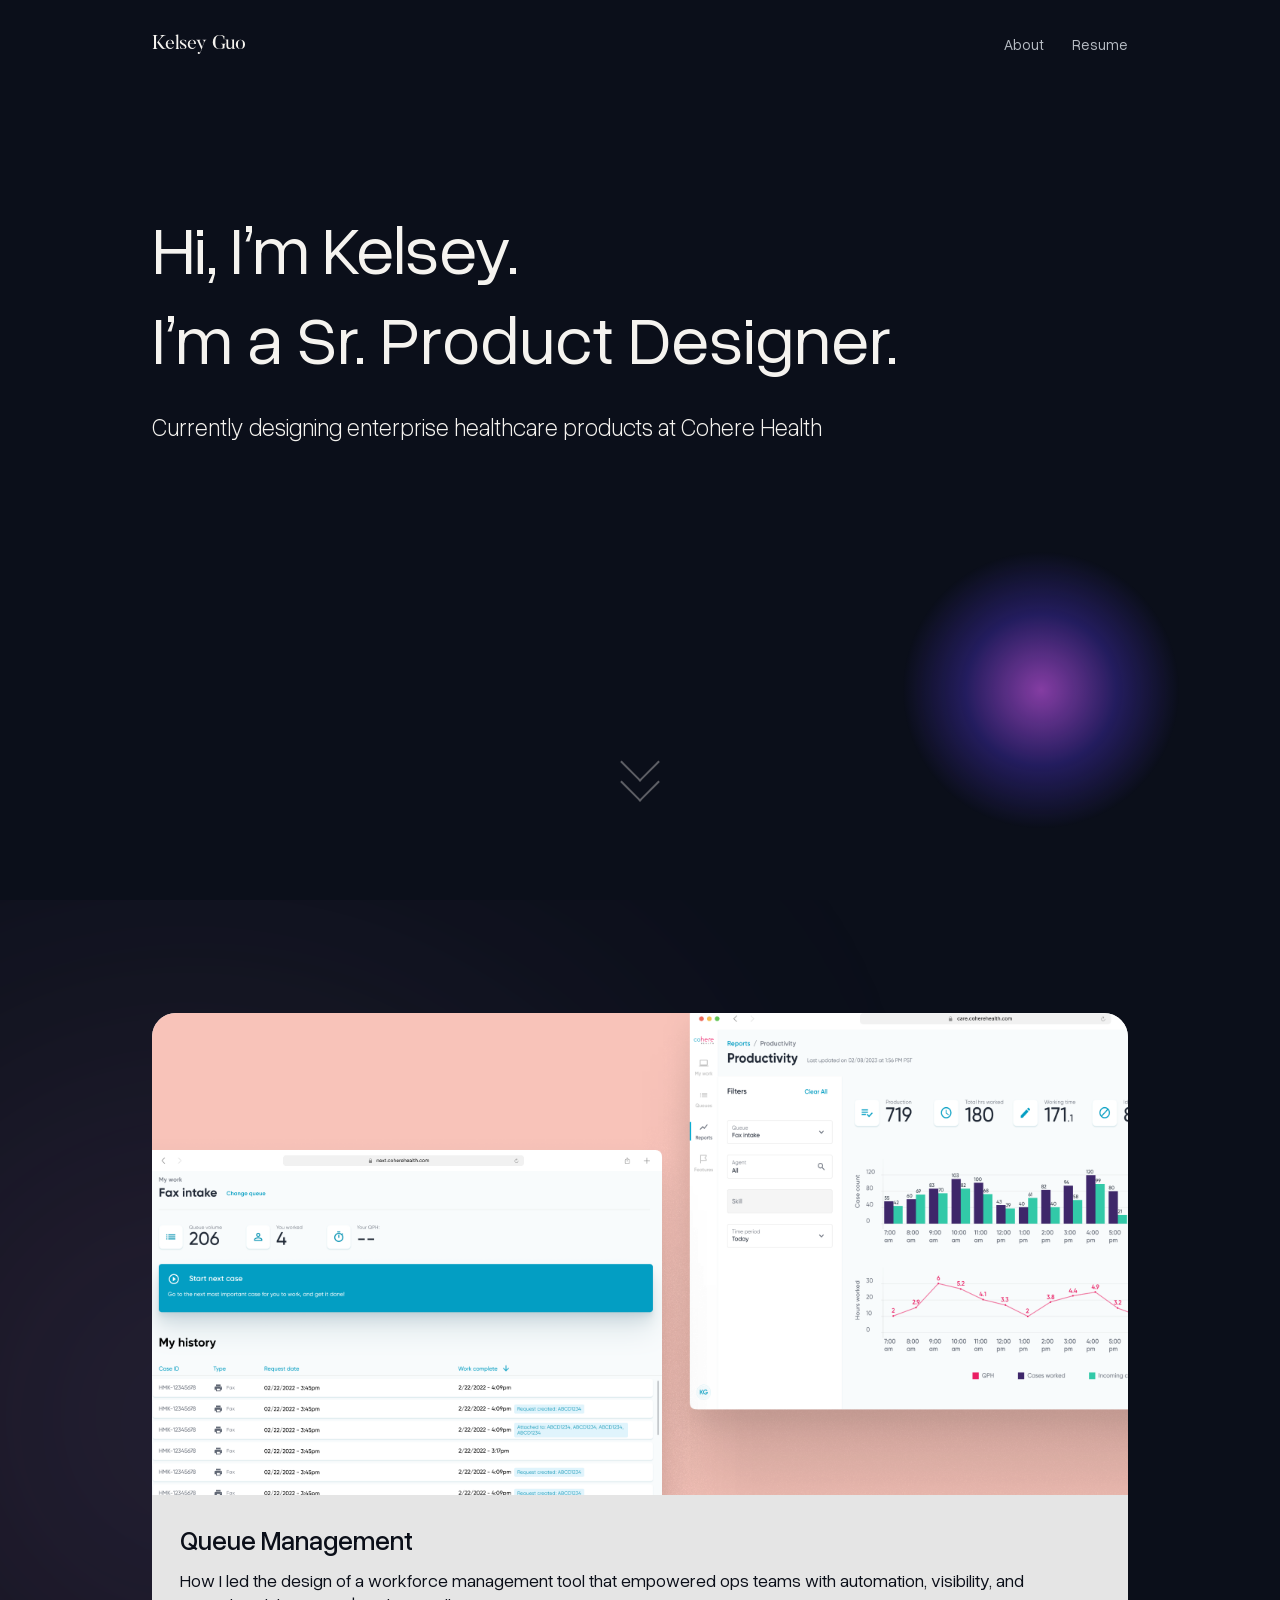
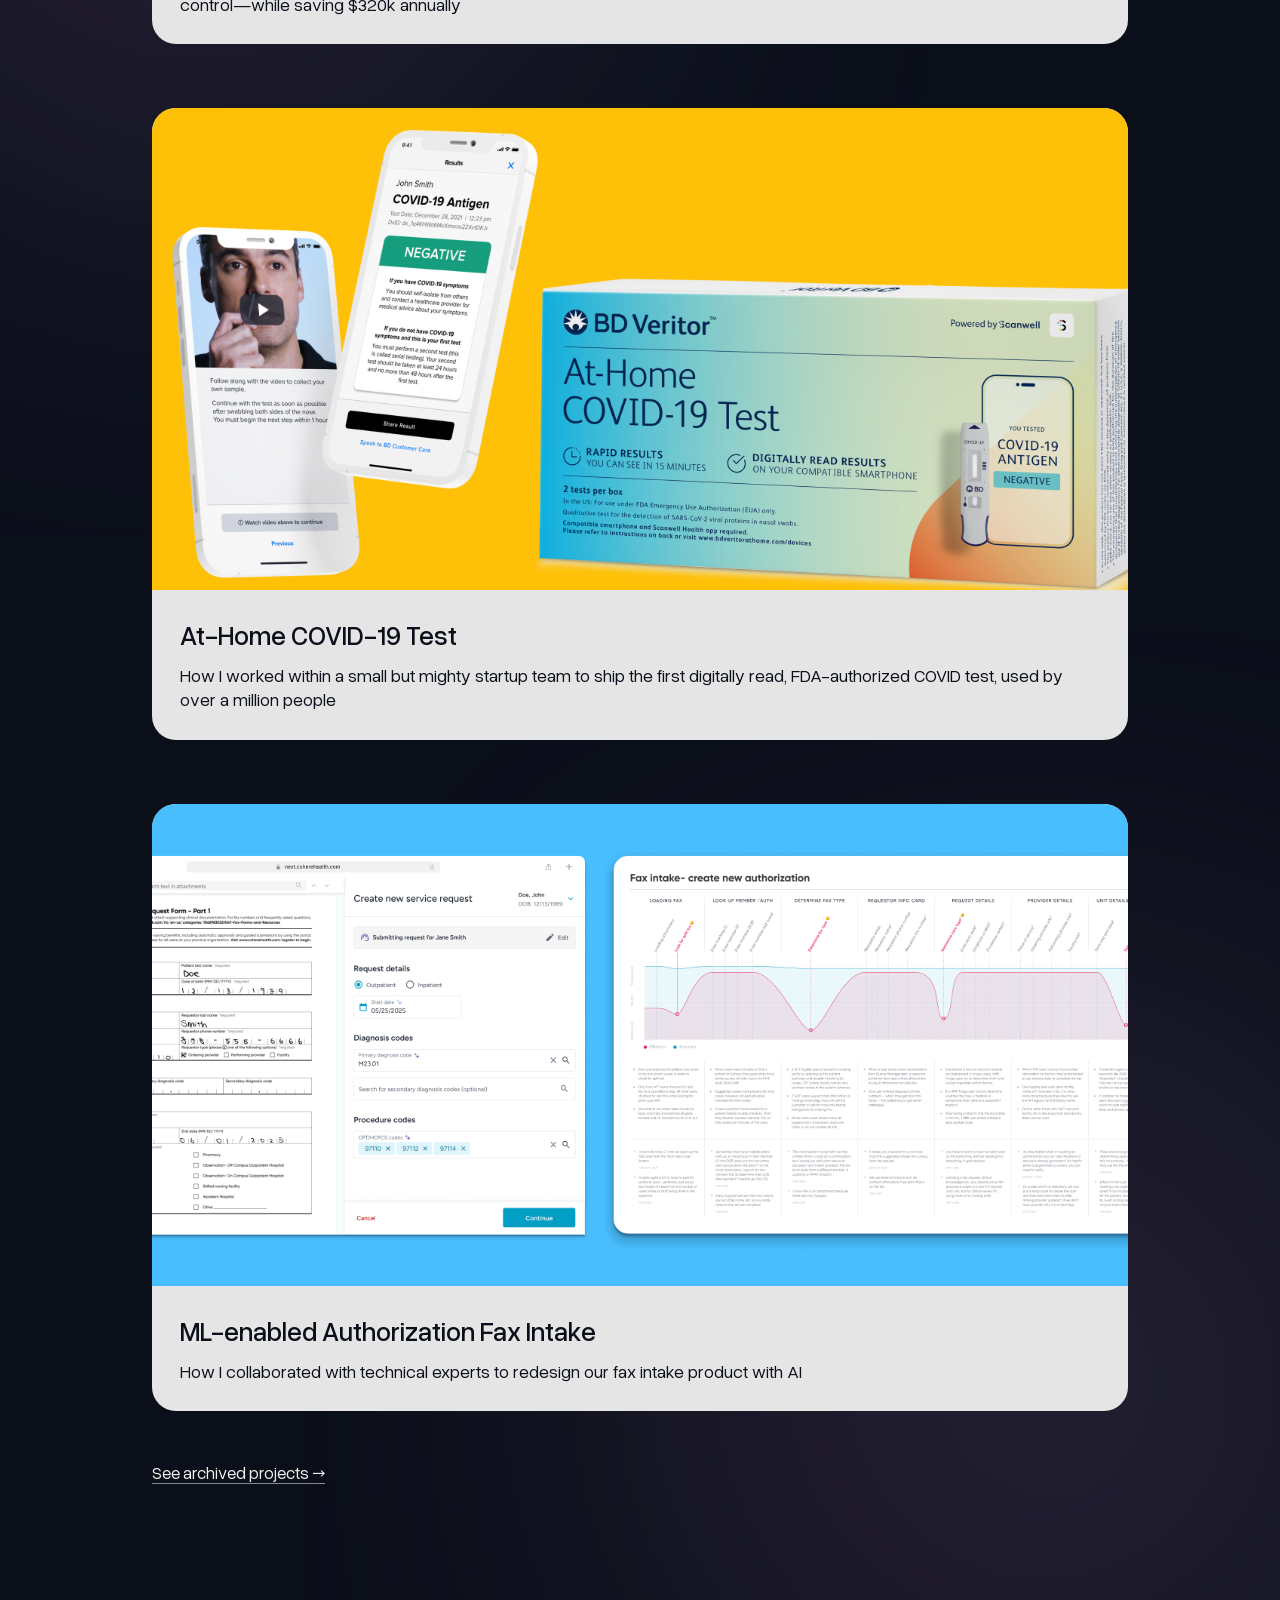
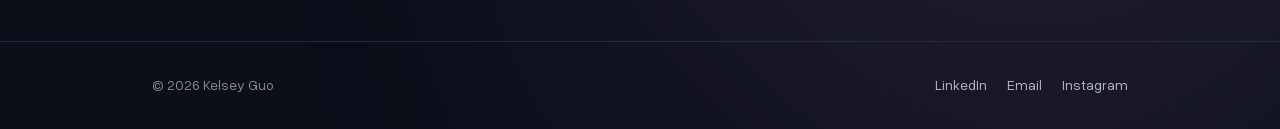
==== commit 0e28ea38: "Make the cursor glow smaller, more focused, and color-shifting Replace the blurred image glow with a" ====
--- a/index.html
+++ b/index.html
@@ -22,7 +22,7 @@
   </nav>
 
   <header class="hero home-hero">
-    <div class="hero-glow" aria-hidden="true"><img src="images/hero/glow.svg" alt=""><img src="images/hero/glow.svg" alt=""></div>
+    <div class="hero-glow" aria-hidden="true"></div>
     <div class="wrap">
       <h1>Hi, I&rsquo;m Kelsey.</h1>
       <p class="rotator-line">I&rsquo;m <span class="rotator" data-rotator>designing for social good.</span></p>
--- a/style.css
+++ b/style.css
@@ -24,6 +24,14 @@
   font-family: 'Overused Grotesk';
   src: url('fonts/overused-grotesk/OverusedGrotesk-VF.woff2') format('woff2');
   font-weight: 300 900;
+  font-style: normal;
+  font-display: swap;
+}
+
+@font-face {
+  font-family: 'Gloria Hallelujah';
+  src: url('fonts/gloria-hallelujah/GloriaHallelujah-Regular.woff2') format('woff2');
+  font-weight: 400;
   font-style: normal;
   font-display: swap;
 }
@@ -172,64 +180,32 @@
   margin: 0 0 28px;
 }
 
-/* ---------- Homepage (Figma: portfolio-playground, Desktop - 3) ---------- */
-body.home .wrap {
-  max-width: 1440px;
-  padding-left: clamp(24px, 5vw, 72px);
-  padding-right: clamp(24px, 5vw, 72px);
-}
-@media (min-width: 900px) {
-  body.home .wrap {
-    padding-left: clamp(72px, 10vw, 144px);
-    padding-right: clamp(72px, 10vw, 144px);
-  }
-}
-body.home .site-nav {
-  padding-top: clamp(32px, 5vw, 72px);
-  padding-bottom: 0;
-}
-body.home .wordmark {
-  font-size: clamp(24px, 2.2vw, 32px);
-  font-weight: 500;
-  line-height: 1.2;
-}
-body.home .nav-links {
-  gap: clamp(20px, 2.5vw, 36px);
-  font-family: var(--serif);
-  font-weight: 500;
-  font-size: clamp(18px, 1.7vw, 24px);
-}
-body.home .nav-links a,
-body.home .nav-links a:hover {
-  color: var(--ink);
-}
-
 .home-hero {
   position: relative;
-  min-height: max(calc(100svh - 110px), 760px);
+  min-height: max(calc(100svh - 88px), 700px);
   display: flex;
   align-items: flex-start;
-  padding: clamp(72px, 11vw, 160px) 0 0;
+  padding: clamp(64px, 9vw, 128px) 0 0;
 }
 .hero-glow {
-  position: absolute;
-  width: 380px;
-  height: 380px;
+  --hue: 285;
+  position: fixed;
+  width: 280px;
+  height: 280px;
   max-width: 60vw;
+  max-height: 60vw;
   left: 81.3%;
   bottom: 70px;
   transform: translateX(-50%);
+  border-radius: 50%;
+  background: radial-gradient(
+    circle,
+    hsl(var(--hue) 100% 68% / 0.6) 0%,
+    hsl(calc(var(--hue) - 35) 100% 62% / 0.3) 38%,
+    hsl(calc(var(--hue) - 35) 100% 60% / 0) 70%
+  );
   pointer-events: none;
   z-index: -1;
-  filter: saturate(2) brightness(1.2);
-}
-.hero-glow img {
-  position: absolute;
-  inset: -94.12%;
-  width: auto;
-  height: auto;
-  max-width: none;
-  display: block;
 }
 .home-hero > .wrap {
   min-width: 0;
@@ -239,8 +215,8 @@
 .home-hero .rotator-line {
   font-family: var(--sans);
   font-weight: 400;
-  font-size: clamp(44px, 7.4vw, 96px);
-  line-height: 1.3125;
+  font-size: clamp(40px, 5.4vw, 72px);
+  line-height: 1.3;
   margin: 0;
 }
 .home-hero .rotator-line {
@@ -251,8 +227,8 @@
 }
 .home-hero p.lede {
   font-weight: 300;
-  font-size: clamp(19px, 2.5vw, 36px);
-  line-height: 1.67;
+  font-size: clamp(18px, 1.9vw, 28px);
+  line-height: 1.6;
   color: var(--ink);
   max-width: 1296px;
   margin: 25px 0 0;
@@ -333,13 +309,14 @@
   max-width: none;
   display: block;
 }
-.page-glow-left { left: 15.6%; top: 625px; }
-.page-glow-right { left: 81.3%; top: 2575px; }
+.page-glow-left { left: 15.6%; top: 21.4%; }
+.page-glow-right { left: 81.3%; top: 88.2%; }
 
 /* Work cards */
 .work-list {
   display: grid;
   gap: 64px;
+
   padding-top: clamp(48px, 8.8vw, 127px);
 }
 .work-card {
@@ -371,21 +348,21 @@
   display: flex;
   flex-direction: column;
   gap: 10px;
-  padding: clamp(20px, 3.1vw, 40px);
+  padding: clamp(20px, 2.2vw, 32px);
 }
 .work-card-body h3 {
   margin: 0;
   font-family: var(--sans);
   font-weight: 500;
-  font-size: clamp(22px, 2.5vw, 36px);
+  font-size: clamp(22px, 2.1vw, 30px);
   line-height: 1.3;
 }
 .work-card-body p {
   margin: 0;
   font-family: var(--sans);
   font-weight: 400;
-  font-size: clamp(16px, 1.67vw, 24px);
-  line-height: 1.3;
+  font-size: clamp(16px, 1.4vw, 20px);
+  line-height: 1.35;
 }
 .nowrap { white-space: nowrap; }
 .archive-link {
@@ -611,12 +588,6 @@
 .about-photo .media-placeholder {
   aspect-ratio: 3 / 4;
 }
-.about-links {
-  margin-top: 32px;
-  display: flex;
-  gap: 20px;
-  font-size: 15px;
-}
 @media (max-width: 720px) {
   .about-layout {
     grid-template-columns: 1fr;
@@ -721,3 +692,499 @@
   max-width: var(--max);
   margin: 8px 0 24px;
 }
+
+/* ---------- Case study v2: long-form, numbered sections ---------- */
+body.case-v2 { --rule: #3A4256; }
+.cs-hero {
+  background: linear-gradient(180deg, #2A2255 0%, #6B4A86 52%, #A9658D 100%);
+}
+.cs-hero-inner {
+  padding-top: clamp(72px, 9vw, 128px);
+  padding-bottom: clamp(56px, 6vw, 88px);
+}
+.cs-hero h1 {
+  margin: 0 0 clamp(72px, 10vw, 150px);
+  font-family: var(--sans);
+  font-weight: 400;
+  font-size: clamp(40px, 5.4vw, 72px);
+  line-height: 1.1;
+}
+.cs-meta {
+  display: grid;
+  gap: 8px;
+  font-size: clamp(16px, 1.4vw, 20px);
+  line-height: 1.4;
+  color: rgba(255, 255, 255, 0.82);
+}
+.cs-meta p { margin: 0; }
+.cs-meta strong { color: #fff; font-weight: 600; }
+
+.cs-intro { padding: clamp(64px, 8vw, 112px) 0; }
+.cs-statement {
+  margin: 0 0 clamp(40px, 5vw, 72px);
+  max-width: 960px;
+  font-family: var(--serif);
+  font-weight: 500;
+  font-size: clamp(26px, 3vw, 42px);
+  line-height: 1.55;
+}
+.cs-statement span {
+  background: var(--accent-warm);
+  color: #0B0F19;
+  padding: 0.06em 0.28em;
+  -webkit-box-decoration-break: clone;
+  box-decoration-break: clone;
+}
+
+.cs-section {
+  border-top: 1px solid var(--rule);
+  padding: clamp(56px, 7vw, 104px) 0;
+}
+.cs-row {
+  display: grid;
+  grid-template-columns: 72px minmax(0, 300px) minmax(0, 1fr);
+  column-gap: 32px;
+  row-gap: 16px;
+}
+.cs-intro .cs-row { grid-template-columns: minmax(0, 1fr); }
+.cs-num {
+  font-weight: 500;
+  font-size: 22px;
+  line-height: 1.3;
+  color: var(--accent-warm);
+}
+.cs-heading {
+  margin: 0;
+  font-family: var(--sans);
+  font-weight: 600;
+  font-size: clamp(22px, 2.1vw, 30px);
+  line-height: 1.25;
+}
+.cs-body { max-width: 600px; }
+.cs-body > *:first-child { margin-top: 0; }
+.cs-body h3 {
+  margin: 28px 0 8px;
+  font-family: var(--sans);
+  font-weight: 600;
+  font-size: 17px;
+}
+.cs-body p, .cs-body li {
+  margin: 0 0 14px;
+  font-size: 17px;
+  line-height: 1.6;
+  color: var(--ink-soft);
+}
+.cs-body ul { margin: 0 0 14px; padding-left: 20px; }
+.cs-body li { margin-bottom: 8px; }
+.cs-body strong { color: var(--ink); font-weight: 600; }
+.cs-body .cs-hmw {
+  margin-top: 24px;
+  font-family: var(--serif);
+  font-size: 22px;
+  line-height: 1.45;
+  color: var(--ink);
+}
+
+.cs-figure {
+  margin: clamp(32px, 4vw, 56px) 0 0;
+  padding: clamp(20px, 4vw, 56px);
+  border-radius: 24px;
+  background: var(--surface);
+}
+.cs-figure-grid {
+  display: grid;
+  grid-template-columns: repeat(2, minmax(0, 1fr));
+  gap: clamp(16px, 2.5vw, 32px);
+  align-items: start;
+}
+.cs-figure img {
+  width: 100%;
+  height: auto;
+  border-radius: 8px;
+}
+.cs-figure > img {
+  display: block;
+  width: auto;
+  max-width: 100%;
+  margin: 0 auto;
+}
+.cs-figure img.flat { border-radius: 0; }
+.cs-caption {
+  margin: 16px auto 0;
+  font-size: 14px;
+  line-height: 1.5;
+  color: var(--ink-faint);
+  max-width: 960px;
+  text-align: center;
+}
+@media (min-width: 821px) {
+  .cs-caption { white-space: nowrap; }
+}
+.cs-figure .cs-caption { margin-top: 20px; }
+.cs-figure-grid .cs-cap-cell p { margin: 12px 0 0; font-size: 14px; line-height: 1.5; color: var(--ink-faint); }
+
+.cs-quotes {
+  display: grid;
+  grid-template-columns: repeat(2, minmax(0, 1fr));
+  gap: clamp(20px, 3vw, 40px);
+  margin: clamp(32px, 4vw, 56px) 0 0;
+}
+.cs-quote {
+  margin: 0;
+  padding: clamp(20px, 3vw, 32px);
+  border-left: 2px solid var(--accent-warm);
+  font-family: var(--serif);
+  font-size: clamp(20px, 2vw, 26px);
+  line-height: 1.4;
+  color: var(--ink);
+}
+.cs-quote cite {
+  display: block;
+  margin-top: 14px;
+  font-family: var(--sans);
+  font-style: normal;
+  font-size: 14px;
+  color: var(--ink-faint);
+}
+.cs-compare {
+  display: grid;
+  grid-template-columns: repeat(2, minmax(0, 1fr));
+  gap: 20px;
+  margin: 24px 0 0;
+}
+.cs-compare > div {
+  padding: 24px;
+  border-radius: 16px;
+  background: var(--surface);
+}
+.cs-compare h4 { margin: 0 0 12px; font-size: 17px; font-weight: 600; color: var(--accent-warm); }
+.cs-compare ul { margin: 0; padding-left: 18px; }
+.cs-compare li { margin-bottom: 8px; font-size: 16px; line-height: 1.5; color: var(--ink-soft); }
+.cs-big-stat { display: flex; flex-wrap: wrap; align-items: baseline; gap: 12px; margin: 28px 0 0; }
+.cs-big-stat .n { font-family: var(--serif); font-size: clamp(48px, 6vw, 80px); line-height: 1; color: var(--accent-warm); }
+.cs-big-stat .l { font-size: 17px; color: var(--ink-soft); }
+
+.cs-outcomes .stat-grid { margin-top: 40px; max-width: none; }
+.cs-next {
+  border-top: 1px solid var(--rule);
+  padding: 48px 0 96px;
+}
+.cs-next .wrap {
+  display: flex;
+  justify-content: space-between;
+  align-items: baseline;
+  gap: 24px;
+  flex-wrap: wrap;
+}
+.cs-next .label { display: block; margin-bottom: 6px; font-size: 13px; color: var(--ink-faint); }
+.cs-next .title { font-family: var(--serif); font-size: clamp(20px, 2vw, 26px); }
+
+@media (max-width: 820px) {
+  .cs-row { grid-template-columns: minmax(0, 1fr); }
+  .cs-figure-grid, .cs-quotes, .cs-compare { grid-template-columns: minmax(0, 1fr); }
+}
+
+.cs-callout {
+  margin: 36px 0;
+}
+.cs-callout .n {
+  display: block;
+  margin-bottom: 12px;
+  font-family: var(--serif);
+  font-weight: 500;
+  font-size: clamp(64px, 8vw, 112px);
+  line-height: 1;
+  color: var(--accent-warm);
+}
+.cs-body .cs-callout p {
+  margin: 0;
+  font-size: clamp(18px, 1.5vw, 21px);
+  line-height: 1.55;
+  color: var(--ink);
+}
+
+.cs-pains {
+  display: grid;
+  grid-template-columns: repeat(4, minmax(0, 1fr));
+  gap: 16px;
+  margin-top: 28px;
+}
+.cs-pain {
+  padding: 24px;
+  border: 1px solid var(--line);
+  border-radius: 16px;
+  background: var(--surface);
+}
+.cs-pain .ic {
+  display: block;
+  width: 44px;
+  height: 44px;
+  padding: 10px;
+  margin-bottom: 20px;
+  border: 1px solid rgba(248, 195, 185, 0.45);
+  border-radius: 50%;
+  color: var(--accent-warm);
+}
+.cs-pain h3 {
+  margin: 0 0 8px;
+  font-family: var(--sans);
+  font-weight: 600;
+  font-size: 18px;
+  line-height: 1.3;
+}
+.cs-pain p {
+  margin: 0;
+  font-size: 15px;
+  line-height: 1.5;
+  color: var(--ink-soft);
+}
+@media (max-width: 1100px) {
+  .cs-pains { grid-template-columns: repeat(2, minmax(0, 1fr)); }
+}
+@media (max-width: 560px) {
+  .cs-pains { grid-template-columns: minmax(0, 1fr); }
+}
+.cs-flow-grid {
+  display: grid;
+  grid-template-columns: repeat(3, minmax(0, 1fr));
+  gap: 20px;
+}
+.cs-flow-col {
+  padding: 20px;
+  border: 1px solid transparent;
+  border-radius: 20px;
+}
+.cs-flow-col.is-active {
+  border-color: var(--accent-warm);
+  box-shadow: 0 0 32px rgba(248, 195, 185, 0.18);
+}
+.cs-flow-col .pill {
+  display: inline-block;
+  padding: 10px 22px;
+  border-radius: 999px;
+  font-size: clamp(14px, 1.4vw, 20px);
+  line-height: 1.2;
+  background: rgba(248, 195, 185, 0.26);
+  color: rgba(248, 195, 185, 0.8);
+}
+.cs-flow-col.is-active .pill {
+  background: var(--accent-warm);
+  color: #0B0F19;
+}
+.cs-flow-col .track {
+  position: relative;
+  height: 12px;
+  margin: 26px -21px;
+}
+.cs-flow-col .track::before {
+  content: '';
+  position: absolute;
+  left: 0;
+  right: -21px;
+  top: 5px;
+  height: 1px;
+  background: var(--ink-faint);
+}
+.cs-flow-col .dot {
+  position: absolute;
+  left: 20px;
+  top: 0;
+  width: 12px;
+  height: 12px;
+  border-radius: 50%;
+  background: var(--accent-warm);
+}
+.cs-flow-col img {
+  display: block;
+  width: 100%;
+  height: auto;
+  border-radius: 6px;
+}
+.cs-flow-col:not(.is-active) img { opacity: 0.4; }
+@media (max-width: 820px) {
+  .cs-flow-grid { grid-template-columns: minmax(0, 1fr); }
+  .cs-figure-grid[style] { grid-template-columns: minmax(0, 1fr) !important; }
+}
+
+/* ---------- Lightbox ---------- */
+.cs-figure img { cursor: zoom-in; }
+.lb {
+  position: fixed;
+  inset: 0;
+  z-index: 1000;
+  display: flex;
+  align-items: center;
+  justify-content: center;
+  padding: 4vh 4vw;
+  background: rgba(5, 7, 13, 0.88);
+  -webkit-backdrop-filter: blur(8px);
+  backdrop-filter: blur(8px);
+  opacity: 0;
+  pointer-events: none;
+  transition: opacity 0.2s ease;
+  cursor: zoom-out;
+}
+.lb.open { opacity: 1; pointer-events: auto; }
+.lb-img {
+  display: block;
+  width: auto;
+  height: auto;
+  max-width: 100%;
+  max-height: 100%;
+  border-radius: 10px;
+  box-shadow: 0 24px 80px rgba(0, 0, 0, 0.5);
+  transform: scale(0.97);
+  transition: transform 0.2s ease;
+}
+.lb.open .lb-img { transform: scale(1); }
+.lb-close {
+  position: absolute;
+  top: 20px;
+  right: 24px;
+  width: 44px;
+  height: 44px;
+  border: 1px solid rgba(255, 255, 255, 0.3);
+  border-radius: 50%;
+  background: rgba(255, 255, 255, 0.08);
+  color: #fff;
+  font-size: 26px;
+  line-height: 1;
+  cursor: pointer;
+}
+.lb-close:hover { background: rgba(255, 255, 255, 0.18); }
+html.lb-lock { overflow: hidden; }
+@media (prefers-reduced-motion: reduce) {
+  .lb, .lb-img { transition: none; }
+}
+
+.cs-hmw-band { padding: clamp(80px, 10vw, 144px) 0; }
+.cs-hmw-big {
+  max-width: 1000px;
+  margin: 0 auto;
+  font-family: var(--serif);
+  font-weight: 500;
+  font-size: clamp(28px, 3.6vw, 52px);
+  line-height: 1.35;
+  text-align: center;
+  color: var(--ink);
+}
+
+.cs-flow--all .cs-flow-col .pill {
+  background: var(--accent-warm);
+  color: #0B0F19;
+}
+.cs-flow--all .cs-flow-col:not(.is-active) img { opacity: 1; }
+
+/* ---------- About: How I use AI ---------- */
+.about-ai {
+  padding-top: 24px;
+  padding-bottom: 120px;
+}
+.about-ai h2 {
+  margin: 0 0 clamp(24px, 3vw, 36px);
+  font-family: var(--serif);
+  font-weight: 500;
+  font-size: 24px;
+  line-height: 1.2;
+  color: var(--accent-warm);
+}
+.about-ai-grid {
+  display: grid;
+  grid-template-columns: repeat(3, minmax(0, 1fr));
+  gap: clamp(28px, 4vw, 56px);
+}
+.about-ai-grid h3 {
+  margin: 0 0 16px;
+  font-family: var(--sans);
+  font-weight: 400;
+  font-size: clamp(20px, 2vw, 24px);
+  line-height: 1.3;
+  color: var(--ink);
+}
+.about-ai-grid p {
+  margin: 0;
+  font-size: 15px;
+  line-height: 1.6;
+  color: var(--ink-soft);
+}
+@media (max-width: 820px) {
+  .about-ai-grid { grid-template-columns: minmax(0, 1fr); }
+  .about-ai { padding-bottom: 80px; }
+}
+
+/* ---------- About: structure (label, statement, lists, polaroid) ---------- */
+.about-layout .about-copy h1 {
+  margin: 0 0 20px;
+  font-size: clamp(26px, 3vw, 34px);
+  line-height: 1.3;
+}
+.about-label {
+  margin: 0 0 12px;
+  font-family: var(--serif);
+  font-weight: 500;
+  font-size: 24px;
+  line-height: 1.2;
+  color: var(--accent-warm);
+}
+.about-layout .about-copy .about-label {
+  margin: 0 0 12px;
+  font-size: 24px;
+  color: var(--accent-warm);
+}
+.about-layout .about-copy .about-label--section { margin: 44px 0 8px; }
+.about-label--section {
+  margin: 44px 0 8px;
+}
+.about-list {
+  margin: 0;
+  padding: 0;
+  list-style: none;
+}
+.about-list li {
+  display: flex;
+  align-items: baseline;
+  justify-content: space-between;
+  gap: 16px;
+  padding: 14px 0;
+  border-bottom: 1px solid var(--line);
+  font-size: 15px;
+  line-height: 1.4;
+  color: var(--ink-soft);
+}
+.about-list strong { color: var(--ink); font-weight: 500; }
+.about-list .when {
+  flex: none;
+  font-size: 11px;
+  letter-spacing: 0.1em;
+  text-transform: uppercase;
+  color: var(--ink-faint);
+}
+.about-layout .about-photo { position: sticky; top: 40px; align-self: start; }
+.polaroid {
+  margin: 0 auto;
+  max-width: 420px;
+  padding: 16px 16px 20px;
+  background: var(--ink);
+  border-radius: 6px;
+  box-shadow: 0 28px 60px rgba(0, 0, 0, 0.5);
+  transform: rotate(3deg);
+}
+.polaroid img {
+  display: block;
+  width: 100%;
+  aspect-ratio: 4 / 5;
+  object-fit: cover;
+  border-radius: 2px;
+}
+.polaroid figcaption {
+  padding-top: 18px;
+  text-align: center;
+  font-family: 'Gloria Hallelujah', 'Comic Sans MS', cursive;
+  font-size: 19px;
+  line-height: 1.3;
+  color: #50535F;
+  transform: rotate(-1.2deg);
+}
+@media (max-width: 720px) {
+  .about-layout .about-photo { position: static; max-width: 320px; margin: 0 auto 24px; }
+}
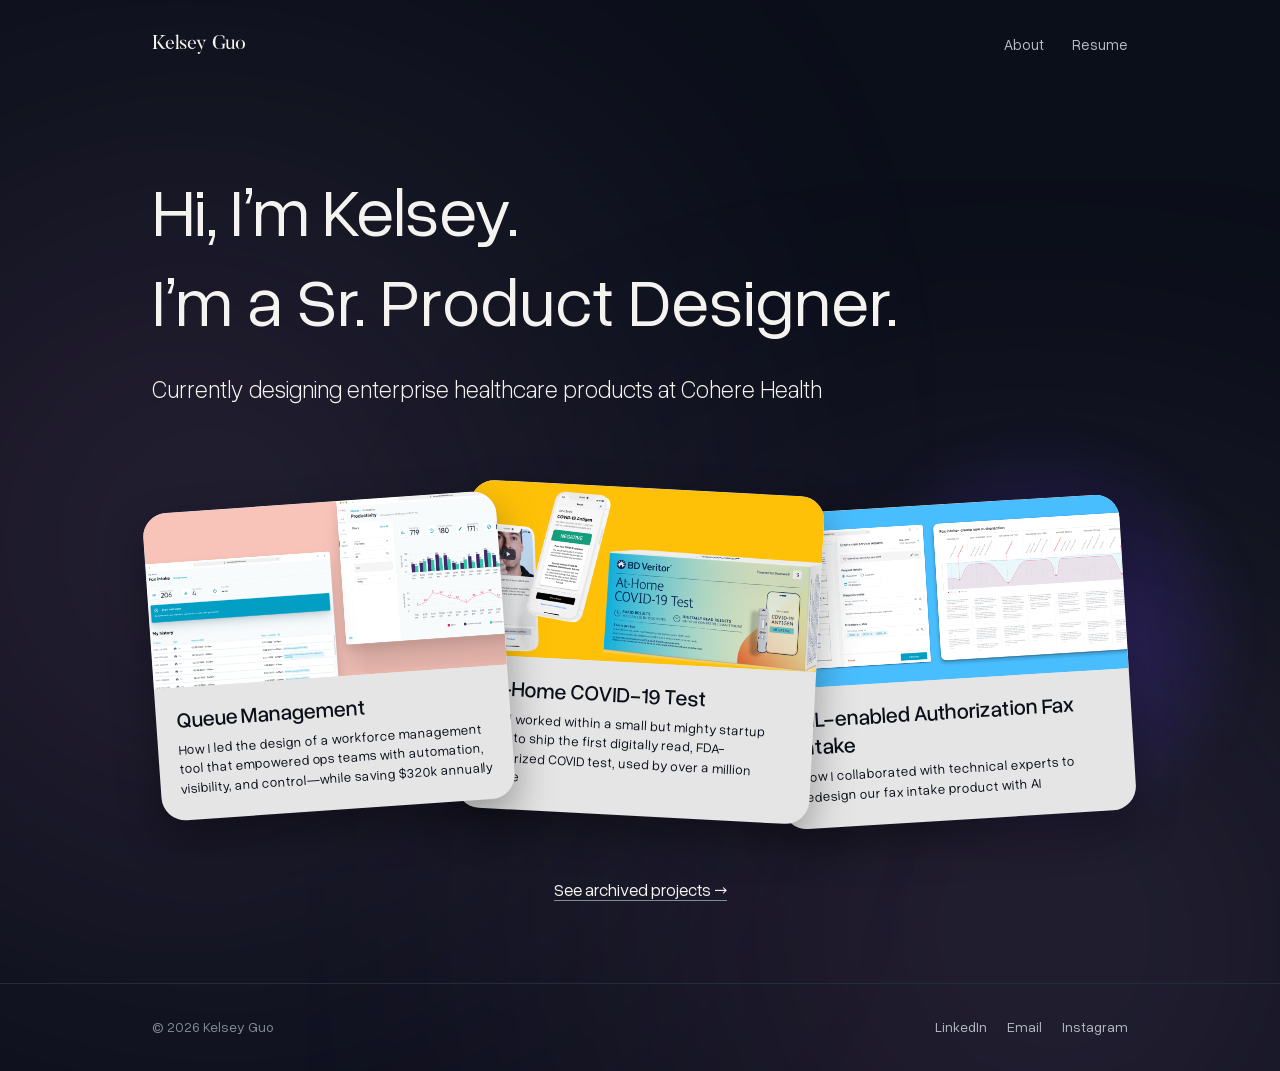
==== commit 8eaab688: "Make the stacked-cards layout the homepage and remove the old one index-stacked.html becomes index.h" ====
--- a/index.html
+++ b/index.html
@@ -10,6 +10,8 @@
   <link rel="stylesheet" href="style.css">
 </head>
 <body class="home">
+
+  <div class="page-clip">
 
   <nav class="site-nav">
     <div class="wrap">
@@ -28,38 +30,33 @@
       <p class="rotator-line">I&rsquo;m <span class="rotator" data-rotator>designing for social good.</span></p>
       <p class="lede">Currently designing enterprise healthcare products at Cohere Health</p>
     </div>
-    <a class="scroll-cue" href="#selected-work" aria-label="Scroll to see my projects">
-      <span class="chevron"></span>
-      <span class="chevron"></span>
-    </a>
   </header>
 
-  <div class="page-clip">
   <main class="home-main">
     <div class="page-glow page-glow-left" aria-hidden="true"><img src="images/hero/glow.svg" alt=""></div>
     <div class="page-glow page-glow-right" aria-hidden="true"><img src="images/hero/glow.svg" alt=""></div>
-    <section class="wrap" id="selected-work">
-      <div class="work-list">
+    <section class="wrap stack-section" id="selected-work">
+      <div class="work-stack">
 
-        <a class="work-card" href="case-qm.html">
-          <div class="work-card-media work-card-media--pink"><img src="images/home/qm.png" alt="Queue Management: the intake specialist dashboard and the in-app reporting dashboard"></div>
-          <div class="work-card-body">
+        <a class="stack-card" href="case-qm.html" style="--r:-4deg; --y:6px; --z:3;">
+          <div class="stack-media stack-media--pink"><img src="images/home/qm.png" alt="Queue Management: the intake specialist dashboard and the in-app reporting dashboard"></div>
+          <div class="stack-body">
             <h3>Queue Management</h3>
             <p>How I led the design of a workforce management tool that empowered ops teams with automation, visibility, and <span class="nowrap">control&mdash;while</span> saving $320k annually</p>
           </div>
         </a>
 
-        <a class="work-card" href="case-scanwell.html">
-          <div class="work-card-media work-card-media--yellow"><img src="images/home/scanwell.png" alt="At-Home COVID-19 Test: the BD Veritor test box and the result screens in the mobile app"></div>
-          <div class="work-card-body">
+        <a class="stack-card" href="case-scanwell.html" style="--r:3deg; --y:-8px; --z:2;">
+          <div class="stack-media stack-media--yellow"><img src="images/home/scanwell.png" alt="At-Home COVID-19 Test: the BD Veritor test box and the result screens in the mobile app"></div>
+          <div class="stack-body">
             <h3>At-Home COVID-19 Test</h3>
             <p>How I worked within a small but mighty startup team to ship the first digitally read, FDA-authorized COVID test, used by over a million people</p>
           </div>
         </a>
 
-        <a class="work-card" href="case-fax-intake.html">
-          <div class="work-card-media work-card-media--blue"><img src="images/home/fax.png" alt="ML-enabled Authorization Fax Intake: the redesigned intake form beside the fax and the journey map"></div>
-          <div class="work-card-body">
+        <a class="stack-card" href="case-fax-intake.html" style="--r:-3.5deg; --y:8px; --z:1;">
+          <div class="stack-media stack-media--blue"><img src="images/home/fax.png" alt="ML-enabled Authorization Fax Intake: the redesigned intake form beside the fax and the journey map"></div>
+          <div class="stack-body">
             <h3>ML-enabled Authorization Fax Intake</h3>
             <p>How I collaborated with technical experts to redesign our fax intake product with AI</p>
           </div>
--- a/style.css
+++ b/style.css
@@ -182,28 +182,31 @@
 
 .home-hero {
   position: relative;
-  min-height: max(calc(100svh - 88px), 700px);
   display: flex;
   align-items: flex-start;
-  padding: clamp(64px, 9vw, 128px) 0 0;
+  padding: clamp(40px, 6vw, 80px) 0 0;
 }
 .hero-glow {
   --hue: 285;
   position: fixed;
-  width: 280px;
-  height: 280px;
-  max-width: 60vw;
-  max-height: 60vw;
+  width: 380px;
+  height: 380px;
+  max-width: 64vw;
+  max-height: 64vw;
   left: 81.3%;
   bottom: 70px;
   transform: translateX(-50%);
   border-radius: 50%;
   background: radial-gradient(
     circle,
-    hsl(var(--hue) 100% 68% / 0.6) 0%,
-    hsl(calc(var(--hue) - 35) 100% 62% / 0.3) 38%,
-    hsl(calc(var(--hue) - 35) 100% 60% / 0) 70%
+    hsl(var(--hue) 100% 68% / 0.46) 0%,
+    hsl(calc(var(--hue) - 18) 100% 65% / 0.36) 14%,
+    hsl(calc(var(--hue) - 35) 100% 62% / 0.24) 30%,
+    hsl(calc(var(--hue) - 35) 100% 60% / 0.12) 50%,
+    hsl(calc(var(--hue) - 35) 100% 60% / 0.04) 72%,
+    hsl(calc(var(--hue) - 35) 100% 60% / 0) 100%
   );
+  filter: blur(22px);
   pointer-events: none;
   z-index: -1;
 }
@@ -235,8 +238,7 @@
 }
 @media (max-width: 640px) {
   .home-hero {
-    min-height: max(calc(100svh - 90px), 640px);
-    padding-top: 56px;
+    padding-top: 40px;
   }
   .home-hero h1,
   .home-hero .rotator-line {
@@ -246,50 +248,11 @@
     font-size: 19px;
   }
 }
-.scroll-cue {
-  position: absolute;
-  left: 50%;
-  bottom: 96px;
-  transform: translateX(-50%);
-  display: flex;
-  flex-direction: column;
-  align-items: center;
-  text-decoration: none;
-  padding: 8px 16px;
-  z-index: 1;
-}
-.scroll-cue .chevron {
-  width: 28px;
-  height: 28px;
-  margin-top: -8px;
-  border-right: 2px solid var(--ink);
-  border-bottom: 2px solid var(--ink);
-  transform: rotate(45deg);
-  opacity: 0.35;
-  animation: chevron-wave 2s ease-in-out infinite;
-  transition: border-color 0.15s ease;
-}
-.scroll-cue:hover .chevron {
-  border-color: var(--accent-warm);
-}
-.scroll-cue .chevron:nth-child(1) { animation-delay: 0s; }
-.scroll-cue .chevron:nth-child(2) { animation-delay: 0.18s; }
-@keyframes chevron-wave {
-  0%, 60%, 100% { opacity: 0.35; }
-  25% { opacity: 1; }
-}
-@media (prefers-reduced-motion: reduce) {
-  .scroll-cue .chevron { animation: none; opacity: 0.8; }
-}
-@media (max-width: 640px) {
-  .scroll-cue { bottom: 40px; }
-}
-
 /* Page-level glows (Ellipse 5 left, Ellipse 4 bottom right) */
 .page-clip { overflow: clip; }
 .home-main {
   position: relative;
-  padding-bottom: 155px;
+  padding-bottom: 80px;
 }
 .page-glow {
   position: absolute;
@@ -312,61 +275,10 @@
 .page-glow-left { left: 15.6%; top: 21.4%; }
 .page-glow-right { left: 81.3%; top: 88.2%; }
 
-/* Work cards */
-.work-list {
-  display: grid;
-  gap: 64px;
-
-  padding-top: clamp(48px, 8.8vw, 127px);
-}
-.work-card {
-  display: block;
-  border-radius: 24px;
-  overflow: hidden;
-  background: #E5E5E5;
-  color: #0B0F19;
-  transition: box-shadow 0.25s ease, transform 0.25s ease;
-}
-.work-card:hover {
-  box-shadow: 18px 22px 36px -10px rgba(248, 195, 185, 0.4);
-  transform: translateY(-4px);
-}
-.work-card-media {
-  aspect-ratio: 1296 / 640;
-  overflow: hidden;
-}
-.work-card-media img {
-  width: 100%;
-  height: 100%;
-  object-fit: cover;
-  object-position: center;
-}
-.work-card-media--pink { background: #F8C3B9; }
-.work-card-media--yellow { background: #FFC107; }
-.work-card-media--blue { background: #49BEFF; }
-.work-card-body {
-  display: flex;
-  flex-direction: column;
-  gap: 10px;
-  padding: clamp(20px, 2.2vw, 32px);
-}
-.work-card-body h3 {
-  margin: 0;
-  font-family: var(--sans);
-  font-weight: 500;
-  font-size: clamp(22px, 2.1vw, 30px);
-  line-height: 1.3;
-}
-.work-card-body p {
-  margin: 0;
-  font-family: var(--sans);
-  font-weight: 400;
-  font-size: clamp(16px, 1.4vw, 20px);
-  line-height: 1.35;
-}
 .nowrap { white-space: nowrap; }
 .archive-link {
-  margin: 48px 0 0;
+  margin: 40px 0 0;
+  text-align: center;
 }
 
 /* ---------- Section heading ---------- */
@@ -1188,3 +1100,84 @@
 @media (max-width: 720px) {
   .about-layout .about-photo { position: static; max-width: 320px; margin: 0 auto 24px; }
 }
+
+/* ---------- Homepage: stacked project cards ---------- */
+.stack-section { padding-top: clamp(40px, 5vw, 64px); }
+.work-stack {
+  display: flex;
+  justify-content: center;
+  align-items: flex-start;
+  padding: 24px 0 12px;
+}
+.stack-card {
+  position: relative;
+  z-index: var(--z, 1);
+  flex: 0 0 calc(100% / 2.76);
+  display: block;
+  border-radius: 24px;
+  overflow: hidden;
+  background: #E5E5E5;
+  color: #0B0F19;
+  box-shadow: 0 18px 40px rgba(0, 0, 0, 0.35);
+  transform: translateY(var(--y, 0)) rotate(var(--r, 0deg));
+  transition: transform 0.4s cubic-bezier(0.2, 0.8, 0.2, 1),
+              box-shadow 0.4s ease, filter 0.4s ease;
+}
+.stack-card + .stack-card { margin-left: calc(100% / 2.76 * -0.12); }
+.stack-card:hover,
+.stack-card:focus-visible {
+  z-index: 10;
+  transform: translateY(-18px) rotate(0deg) scale(1.04);
+  box-shadow: 0 0 0 1px rgba(248, 195, 185, 0.55),
+              0 28px 80px rgba(248, 195, 185, 0.38),
+              0 18px 40px rgba(0, 0, 0, 0.4);
+  outline: none;
+}
+.work-stack:hover .stack-card:not(:hover) {
+  filter: brightness(0.7) saturate(0.85);
+}
+.stack-media { aspect-ratio: 1296 / 640; overflow: hidden; }
+.stack-media img { width: 100%; height: 100%; object-fit: cover; }
+.stack-media--pink { background: #F8C3B9; }
+.stack-media--yellow { background: #FFC107; }
+.stack-media--blue { background: #49BEFF; }
+.stack-body { padding: 18px 20px 22px; }
+.stack-body h3 {
+  margin: 0 0 8px;
+  font-family: var(--sans);
+  font-weight: 500;
+  font-size: clamp(17px, 1.7vw, 22px);
+  line-height: 1.25;
+}
+.stack-body p {
+  margin: 0;
+  font-family: var(--sans);
+  font-size: clamp(12.5px, 1.05vw, 14px);
+  line-height: 1.45;
+}
+
+@media (max-width: 720px) {
+  .work-stack {
+    justify-content: flex-start;
+    gap: 16px;
+    margin: 0 -32px;
+    padding: 24px 32px 28px;
+    overflow-x: auto;
+    scroll-snap-type: x mandatory;
+    -webkit-overflow-scrolling: touch;
+  }
+  .stack-card {
+    flex: 0 0 80%;
+    scroll-snap-align: center;
+    transform: none;
+  }
+  .stack-card + .stack-card { margin-left: 0; }
+  .stack-card:hover,
+  .stack-card:focus-visible { transform: translateY(-6px); }
+  .work-stack:hover .stack-card:not(:hover) { filter: none; }
+  .stack-body h3 { font-size: 19px; }
+  .stack-body p { font-size: 14px; }
+}
+@media (prefers-reduced-motion: reduce) {
+  .stack-card { transition: none; }
+}
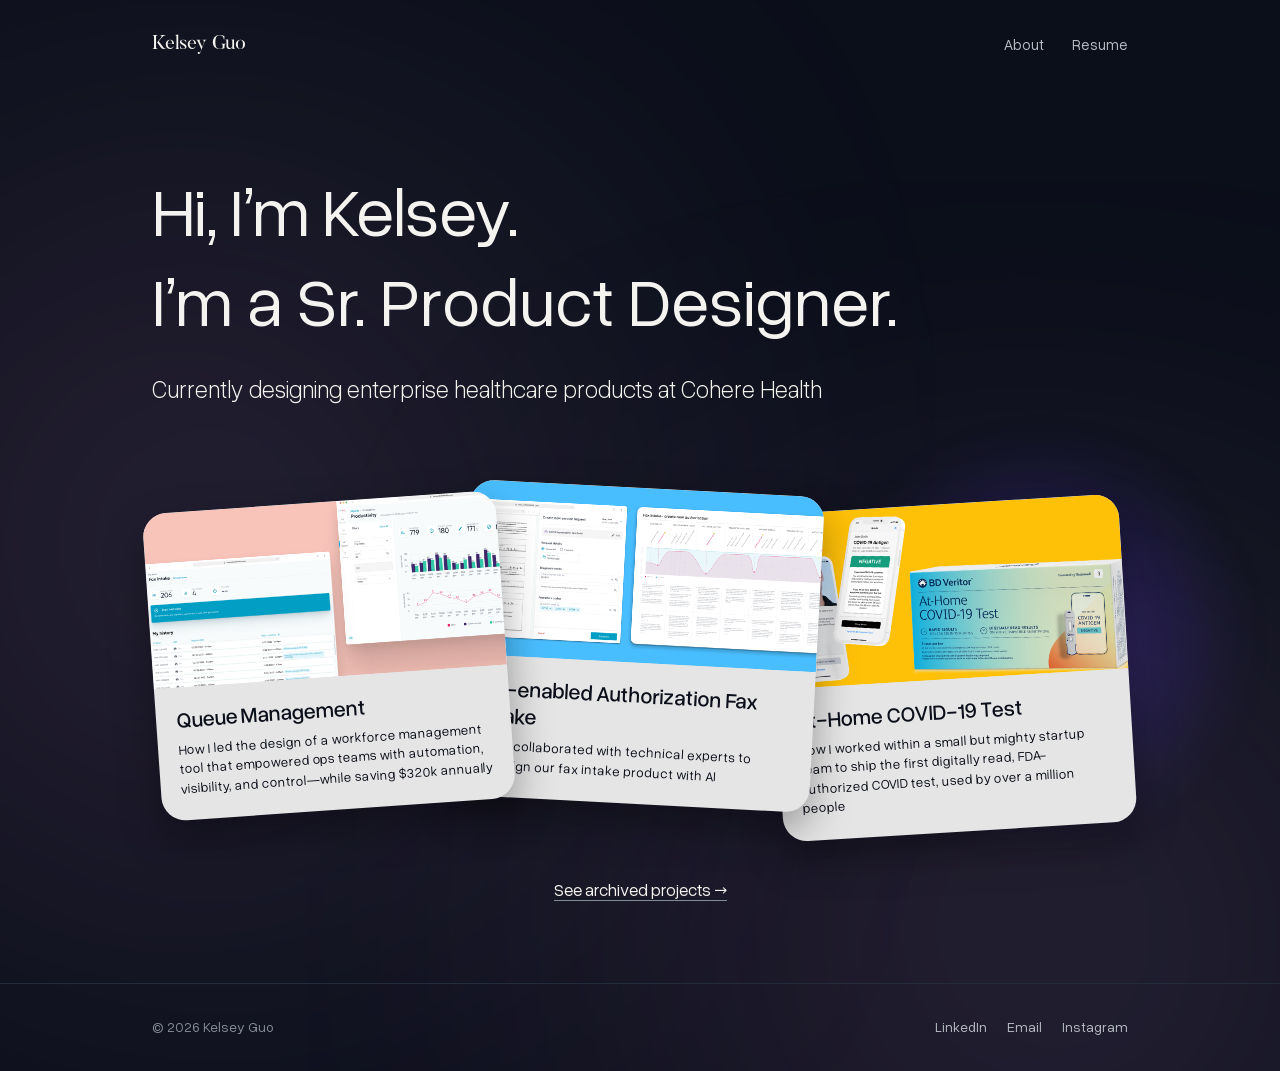
==== commit c58a1b3e: "Put ML fax intake second and the COVID-19 test third on the homepage and password page Co-Authored-B" ====
--- a/index.html
+++ b/index.html
@@ -27,7 +27,7 @@
     <div class="hero-glow" aria-hidden="true"></div>
     <div class="wrap">
       <h1>Hi, I&rsquo;m Kelsey.</h1>
-      <p class="rotator-line">I&rsquo;m <span class="rotator" data-rotator>designing for social good.</span></p>
+      <p class="rotator-line">I&rsquo;m <span class="rotator" data-rotator>a Sr. Product Designer.</span></p>
       <p class="lede">Currently designing enterprise healthcare products at Cohere Health</p>
     </div>
   </header>
@@ -46,19 +46,19 @@
           </div>
         </a>
 
-        <a class="stack-card" href="case-scanwell.html" style="--r:3deg; --y:-8px; --z:2;">
+        <a class="stack-card" href="case-fax-intake.html" style="--r:3deg; --y:-8px; --z:2;">
+          <div class="stack-media stack-media--blue"><img src="images/home/fax.png" alt="ML-enabled Authorization Fax Intake: the redesigned intake form beside the fax and the journey map"></div>
+          <div class="stack-body">
+            <h3>ML-enabled Authorization Fax Intake</h3>
+            <p>How I collaborated with technical experts to redesign our fax intake product with AI</p>
+          </div>
+        </a>
+
+        <a class="stack-card" href="case-scanwell.html" style="--r:-3.5deg; --y:8px; --z:1;">
           <div class="stack-media stack-media--yellow"><img src="images/home/scanwell.png" alt="At-Home COVID-19 Test: the BD Veritor test box and the result screens in the mobile app"></div>
           <div class="stack-body">
             <h3>At-Home COVID-19 Test</h3>
             <p>How I worked within a small but mighty startup team to ship the first digitally read, FDA-authorized COVID test, used by over a million people</p>
-          </div>
-        </a>
-
-        <a class="stack-card" href="case-fax-intake.html" style="--r:-3.5deg; --y:8px; --z:1;">
-          <div class="stack-media stack-media--blue"><img src="images/home/fax.png" alt="ML-enabled Authorization Fax Intake: the redesigned intake form beside the fax and the journey map"></div>
-          <div class="stack-body">
-            <h3>ML-enabled Authorization Fax Intake</h3>
-            <p>How I collaborated with technical experts to redesign our fax intake product with AI</p>
           </div>
         </a>
 
--- a/style.css
+++ b/style.css
@@ -610,6 +610,13 @@
 .cs-hero {
   background: linear-gradient(180deg, #2A2255 0%, #6B4A86 52%, #A9658D 100%);
 }
+/* One gradient per project: Queue Management is purple to pink, fax intake is blue, the COVID-19 test is amber */
+.cs-hero--blue {
+  background: linear-gradient(180deg, #0A2342 0%, #14527F 52%, #2F82B8 100%);
+}
+.cs-hero--amber {
+  background: linear-gradient(180deg, #2B1A0A 0%, #8A4B12 52%, #B5651D 100%);
+}
 .cs-hero-inner {
   padding-top: clamp(72px, 9vw, 128px);
   padding-bottom: clamp(56px, 6vw, 88px);
@@ -631,9 +638,9 @@
 .cs-meta p { margin: 0; }
 .cs-meta strong { color: #fff; font-weight: 600; }
 
-.cs-intro { padding: clamp(64px, 8vw, 112px) 0; }
+.cs-intro { padding: clamp(48px, 6vw, 84px) 0; }
 .cs-statement {
-  margin: 0 0 clamp(40px, 5vw, 72px);
+  margin: 0;
   max-width: 960px;
   font-family: var(--serif);
   font-weight: 500;
@@ -735,34 +742,11 @@
 .cs-figure .cs-caption { margin-top: 20px; }
 .cs-figure-grid .cs-cap-cell p { margin: 12px 0 0; font-size: 14px; line-height: 1.5; color: var(--ink-faint); }
 
-.cs-quotes {
-  display: grid;
-  grid-template-columns: repeat(2, minmax(0, 1fr));
-  gap: clamp(20px, 3vw, 40px);
-  margin: clamp(32px, 4vw, 56px) 0 0;
-}
-.cs-quote {
-  margin: 0;
-  padding: clamp(20px, 3vw, 32px);
-  border-left: 2px solid var(--accent-warm);
-  font-family: var(--serif);
-  font-size: clamp(20px, 2vw, 26px);
-  line-height: 1.4;
-  color: var(--ink);
-}
-.cs-quote cite {
-  display: block;
-  margin-top: 14px;
-  font-family: var(--sans);
-  font-style: normal;
-  font-size: 14px;
-  color: var(--ink-faint);
-}
 .cs-compare {
   display: grid;
   grid-template-columns: repeat(2, minmax(0, 1fr));
   gap: 20px;
-  margin: 24px 0 0;
+  margin: 32px 0 0;
 }
 .cs-compare > div {
   padding: 24px;
@@ -772,11 +756,71 @@
 .cs-compare h4 { margin: 0 0 12px; font-size: 17px; font-weight: 600; color: var(--accent-warm); }
 .cs-compare ul { margin: 0; padding-left: 18px; }
 .cs-compare li { margin-bottom: 8px; font-size: 16px; line-height: 1.5; color: var(--ink-soft); }
-.cs-big-stat { display: flex; flex-wrap: wrap; align-items: baseline; gap: 12px; margin: 28px 0 0; }
-.cs-big-stat .n { font-family: var(--serif); font-size: clamp(48px, 6vw, 80px); line-height: 1; color: var(--accent-warm); }
-.cs-big-stat .l { font-size: 17px; color: var(--ink-soft); }
-
-.cs-outcomes .stat-grid { margin-top: 40px; max-width: none; }
+
+/* COVID-19 test page: a wider label column so "Challenge 1" fits, and image placeholders sized like figures */
+@media (min-width: 821px) {
+  body.case-sw .cs-row { grid-template-columns: 128px minmax(0, 300px) minmax(0, 1fr); }
+  body.case-sw .cs-intro .cs-row { grid-template-columns: minmax(0, 1fr); }
+}
+.cs-section .media-placeholder {
+  margin-top: clamp(32px, 4vw, 56px);
+  aspect-ratio: 16 / 9;
+  border-radius: 16px;
+}
+
+/* Outcomes: big serif numbers, each under a pink rule that draws in on scroll */
+.cs-outcomes .stat-grid {
+  grid-template-columns: repeat(4, minmax(0, 1fr));
+  gap: clamp(24px, 3vw, 48px);
+  margin-top: clamp(48px, 6vw, 80px);
+  max-width: none;
+}
+.cs-outcomes .stat-card {
+  position: relative;
+  padding: 26px 0 0;
+  border: 0;
+  border-radius: 0;
+  background: none;
+}
+.cs-outcomes .stat-card::before {
+  content: '';
+  position: absolute;
+  top: 0;
+  left: 0;
+  right: 0;
+  height: 2px;
+  background: var(--accent-warm);
+  transform-origin: left;
+}
+.cs-outcomes .stat-grid.js-reveal .stat-card::before {
+  transform: scaleX(0);
+  transition: transform 0.9s cubic-bezier(0.2, 0.7, 0.2, 1);
+}
+.cs-outcomes .stat-grid.js-reveal .stat-card.in-view::before { transform: scaleX(1); }
+.cs-outcomes .stat-card:nth-child(2)::before { transition-delay: 0.1s; }
+.cs-outcomes .stat-card:nth-child(3)::before { transition-delay: 0.2s; }
+.cs-outcomes .stat-card:nth-child(4)::before { transition-delay: 0.3s; }
+.cs-outcomes .stat-card .num {
+  margin-bottom: 14px;
+  font-size: clamp(44px, 5vw, 72px);
+  font-weight: 400;
+  line-height: 1;
+  white-space: nowrap;
+  font-variant-numeric: tabular-nums;
+}
+.cs-outcomes .stat-card .num .u {
+  font-size: 0.5em;
+  font-weight: 400;
+  color: inherit;
+}
+.cs-outcomes .stat-card .label {
+  max-width: 22ch;
+  font-size: 15px;
+  line-height: 1.45;
+}
+@media (max-width: 820px) {
+  .cs-outcomes .stat-grid { grid-template-columns: repeat(2, minmax(0, 1fr)); row-gap: 36px; }
+}
 .cs-next {
   border-top: 1px solid var(--rule);
   padding: 48px 0 96px;
@@ -793,22 +837,14 @@
 
 @media (max-width: 820px) {
   .cs-row { grid-template-columns: minmax(0, 1fr); }
-  .cs-figure-grid, .cs-quotes, .cs-compare { grid-template-columns: minmax(0, 1fr); }
+  .cs-figure-grid, .cs-compare { grid-template-columns: minmax(0, 1fr); }
 }
 
 .cs-callout {
-  margin: 36px 0;
-}
-.cs-callout .n {
-  display: block;
-  margin-bottom: 12px;
-  font-family: var(--serif);
-  font-weight: 500;
-  font-size: clamp(64px, 8vw, 112px);
-  line-height: 1;
-  color: var(--accent-warm);
-}
-.cs-body .cs-callout p {
+  margin: 36px 0 0;
+  text-align: center;
+}
+.cs-callout p {
   margin: 0;
   font-size: clamp(18px, 1.5vw, 21px);
   line-height: 1.55;
@@ -855,6 +891,192 @@
 }
 @media (max-width: 560px) {
   .cs-pains { grid-template-columns: minmax(0, 1fr); }
+}
+/* Two roles, two colors: pink for intake specialists, blue for supervisors.
+   The same colors tag each role again in the final designs. */
+.is-specialist { --role: var(--accent-warm); }
+.is-supervisor { --role: #49BEFF; }
+.cs-role-tag {
+  display: inline-block;
+  padding: 3px 11px;
+  border-radius: 999px;
+  background: var(--role, var(--accent-warm));
+  color: #0B0F19;
+  font-size: 13px;
+  font-weight: 500;
+  line-height: 1.4;
+}
+.cs-body > .cs-role-tag { margin-bottom: 10px; }
+.cs-roles {
+  display: grid;
+  grid-template-columns: repeat(2, minmax(0, 1fr));
+  gap: 8px 28px;
+  margin: 4px 0 12px;
+}
+.cs-role .cs-role-tag { margin-bottom: 8px; }
+.cs-role .lead {
+  margin: 0 0 6px;
+  font-size: 16px;
+  font-weight: 600;
+  line-height: 1.4;
+  color: var(--ink);
+}
+.cs-role p:not(.lead) {
+  margin: 0;
+  font-size: 14.5px;
+  line-height: 1.5;
+  color: var(--ink-soft);
+}
+@media (max-width: 640px) {
+  .cs-roles { grid-template-columns: minmax(0, 1fr); gap: 20px; }
+}
+
+/* Feedback: sits in the right-hand column like Final design. The stat leads, the two quotes sit side by side under it, each set off by a pink line. */
+.cs-feedback {
+  display: grid;
+  grid-template-columns: repeat(2, minmax(0, 1fr));
+  gap: 28px 28px;
+}
+.cs-fb {
+  display: flex;
+  flex-direction: column;
+  justify-content: space-between;
+  gap: 16px;
+  margin: 0;
+  padding: 2px 0 2px 20px;
+  border-left: 2px solid var(--accent-warm);
+}
+.cs-fb-stat {
+  grid-column: 1 / -1;
+  flex-direction: row;
+  flex-wrap: wrap;
+  align-items: baseline;
+  justify-content: flex-start;
+  gap: 4px 14px;
+  padding: 0;
+  border-left: 0;
+}
+.cs-fb-stat .n {
+  font-family: var(--serif);
+  font-size: clamp(48px, 5vw, 64px);
+  line-height: 1;
+  color: var(--accent-warm);
+}
+.cs-fb-stat .l {
+  font-size: 16px;
+  line-height: 1.45;
+  color: var(--ink-soft);
+}
+.cs-fb-quote p {
+  margin: 0;
+  font-family: var(--serif);
+  font-size: clamp(18px, 1.6vw, 21px);
+  line-height: 1.4;
+  color: var(--ink);
+}
+.cs-fb-quote cite {
+  display: block;
+  font-family: var(--sans);
+  font-style: normal;
+  font-size: 14px;
+  color: var(--ink-faint);
+}
+@media (max-width: 560px) {
+  .cs-feedback { grid-template-columns: minmax(0, 1fr); }
+}
+
+/* Joy per queue: a small label over a big serif equation */
+.cs-joy {
+  display: grid;
+  gap: 28px;
+  margin: 20px 0 8px;
+}
+.cs-body .cs-joy-label {
+  margin: 0 0 8px;
+  font-size: 16px;
+  line-height: 1.4;
+  color: var(--ink-soft);
+}
+.cs-body .cs-joy-eq {
+  margin: 0;
+  font-family: var(--serif);
+  font-weight: 500;
+  font-size: clamp(28px, 3.1vw, 40px);
+  line-height: 1.15;
+  color: var(--ink);
+}
+
+/* Goals: three cards that jump to the matching goal section */
+.cs-goals {
+  display: grid;
+  grid-template-columns: repeat(3, minmax(0, 1fr));
+  gap: 16px;
+  margin-top: 36px;
+}
+.cs-goal {
+  display: flex;
+  flex-direction: column;
+  gap: 12px;
+  padding: 28px 24px 24px;
+  border: 1px solid var(--line);
+  border-radius: 16px;
+  background: var(--surface);
+  color: inherit;
+  text-decoration: none;
+  transition: transform 0.25s ease, border-color 0.25s ease, box-shadow 0.25s ease;
+}
+.cs-goal-label {
+  align-self: flex-start;
+  padding: 4px 12px;
+  border-radius: 999px;
+  background: var(--accent-warm);
+  color: #0B0F19;
+  font-size: 14px;
+  font-weight: 500;
+  line-height: 1.4;
+}
+.cs-goal h3 {
+  margin: 0;
+  font-family: var(--sans);
+  font-weight: 600;
+  font-size: clamp(19px, 1.7vw, 24px);
+  line-height: 1.25;
+}
+.cs-goal p {
+  margin: 0;
+  font-size: 15px;
+  line-height: 1.5;
+  color: var(--ink-soft);
+}
+.cs-goal-go {
+  display: inline-flex;
+  align-items: center;
+  gap: 8px;
+  margin-top: auto;
+  padding-top: 12px;
+  font-size: 15px;
+  font-weight: 500;
+  color: var(--accent-warm);
+}
+.cs-goal-go i {
+  font-style: normal;
+  transition: transform 0.25s ease;
+}
+.cs-goal:hover,
+.cs-goal:focus-visible {
+  transform: translateY(-4px);
+  border-color: var(--accent-warm);
+  box-shadow: 0 16px 40px rgba(248, 195, 185, 0.14);
+  outline: none;
+}
+.cs-goal:hover .cs-goal-go i,
+.cs-goal:focus-visible .cs-goal-go i { transform: translateY(4px); }
+@media (max-width: 900px) {
+  .cs-goals { grid-template-columns: minmax(0, 1fr); }
+}
+@media (prefers-reduced-motion: reduce) {
+  .cs-goal, .cs-goal-go i { transition: none; }
+  .cs-goal:hover, .cs-goal:focus-visible { transform: none; }
 }
 .cs-flow-grid {
   display: grid;
@@ -1181,3 +1403,21 @@
 @media (prefers-reduced-motion: reduce) {
   .stack-card { transition: none; }
 }
+
+/* Archive: regular side-by-side cards using the homepage card styling */
+.stack-media--green { background: #5FD08A; }
+.stack-media--purple { background: #B08CFF; }
+.work-stack--flat { gap: 28px; align-items: stretch; }
+.work-stack--flat .stack-card { display: flex; flex-direction: column; }
+.work-stack--flat .stack-card {
+  flex: 0 0 min(372px, 100%);
+  margin-left: 0;
+}
+.work-stack--flat .stack-card + .stack-card { margin-left: 0; }
+.work-stack--flat .stack-media { aspect-ratio: 3 / 2; }
+.work-stack--flat .stack-media img { object-fit: contain; }
+@media (max-width: 720px) {
+  .work-stack--flat { gap: 16px; }
+  .work-stack--flat .stack-card { flex: 0 0 80%; }
+}
+
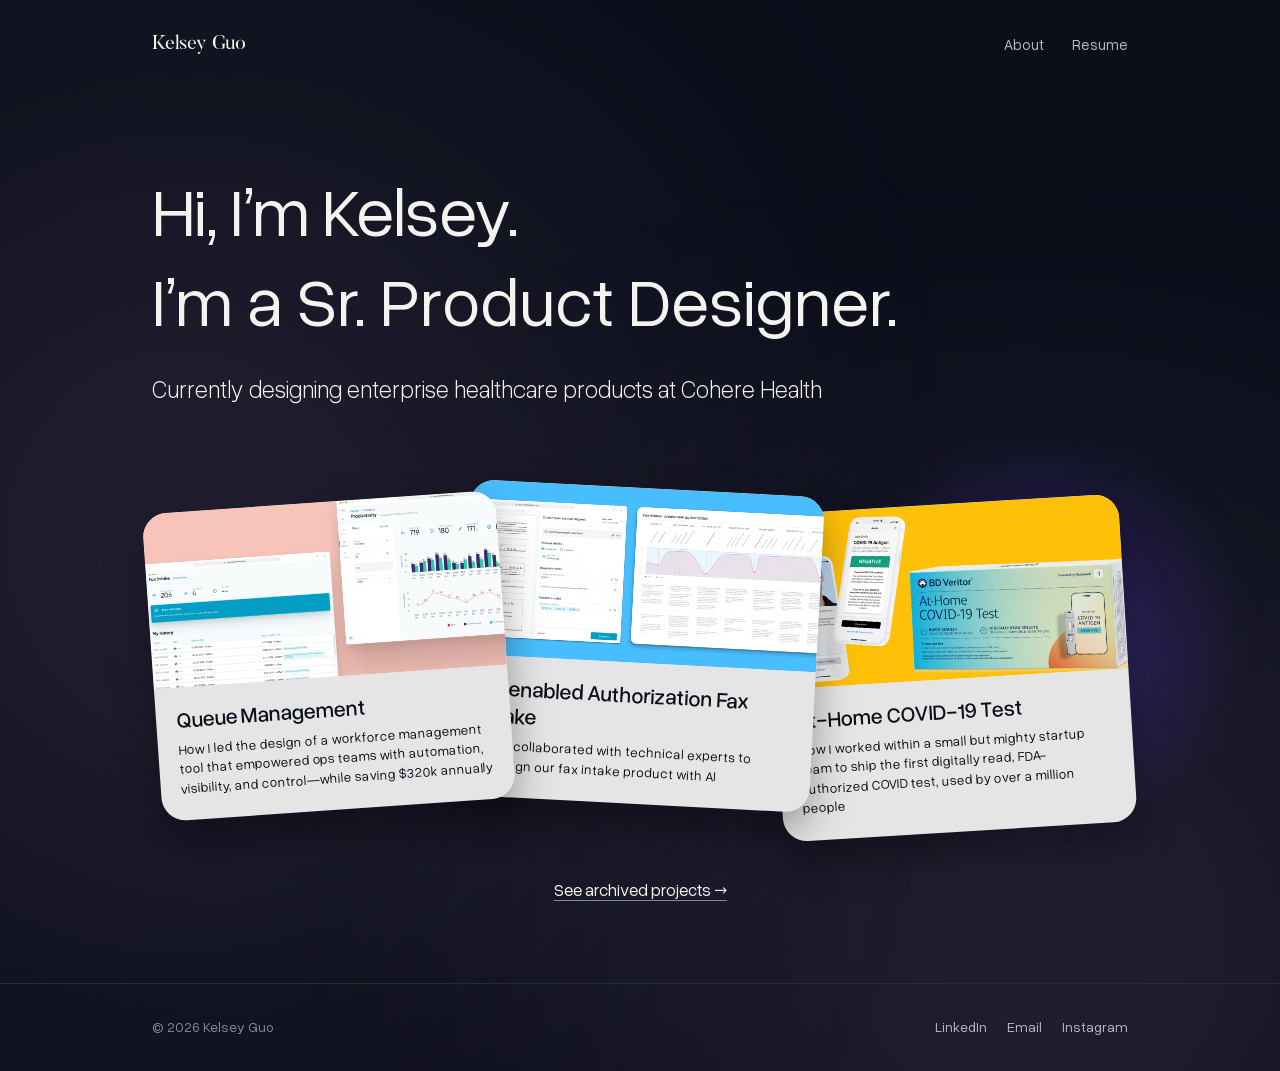
==== commit ea922ccd: "Rename ML-enabled to AI-enabled for the fax intake case study everywhere it appears Co-Authored-By: " ====
--- a/index.html
+++ b/index.html
@@ -47,9 +47,9 @@
         </a>
 
         <a class="stack-card" href="case-fax-intake.html" style="--r:3deg; --y:-8px; --z:2;">
-          <div class="stack-media stack-media--blue"><img src="images/home/fax.png" alt="ML-enabled Authorization Fax Intake: the redesigned intake form beside the fax and the journey map"></div>
+          <div class="stack-media stack-media--blue"><img src="images/home/fax.png" alt="AI-enabled Authorization Fax Intake: the redesigned intake form beside the fax and the journey map"></div>
           <div class="stack-body">
-            <h3>ML-enabled Authorization Fax Intake</h3>
+            <h3>AI-enabled Authorization Fax Intake</h3>
             <p>How I collaborated with technical experts to redesign our fax intake product with AI</p>
           </div>
         </a>
--- a/style.css
+++ b/style.css
@@ -610,13 +610,6 @@
 .cs-hero {
   background: linear-gradient(180deg, #2A2255 0%, #6B4A86 52%, #A9658D 100%);
 }
-/* One gradient per project: Queue Management is purple to pink, fax intake is blue, the COVID-19 test is amber */
-.cs-hero--blue {
-  background: linear-gradient(180deg, #0A2342 0%, #14527F 52%, #2F82B8 100%);
-}
-.cs-hero--amber {
-  background: linear-gradient(180deg, #2B1A0A 0%, #8A4B12 52%, #B5651D 100%);
-}
 .cs-hero-inner {
   padding-top: clamp(72px, 9vw, 128px);
   padding-bottom: clamp(56px, 6vw, 88px);
@@ -766,6 +759,82 @@
   margin-top: clamp(32px, 4vw, 56px);
   aspect-ratio: 16 / 9;
   border-radius: 16px;
+}
+
+/* Embedded video: a vertical phone recording, so portrait 9:16 and centered */
+.cs-video {
+  width: min(100%, 360px);
+  margin: clamp(32px, 4vw, 56px) auto 0;
+  aspect-ratio: 9 / 16;
+  border-radius: 20px;
+  overflow: hidden;
+  background: #000;
+}
+.cs-video iframe {
+  display: block;
+  width: 100%;
+  height: 100%;
+  border: 0;
+}
+
+/* Embedded interactive prototype: a framed iframe in a figure card, scaled to fit by prototype-frame.js */
+/* wider than the text column, so the prototype shows at its own size instead of being squeezed */
+.cs-figure.cs-proto {
+  width: min(1240px, calc(100% - 48px));
+  margin-left: auto;
+  margin-right: auto;
+  padding: clamp(14px, 2vw, 24px);
+}
+.cs-proto-bar {
+  display: flex;
+  align-items: baseline;
+  justify-content: space-between;
+  gap: 16px;
+  margin: 0 4px 14px;
+  font-size: 14px;
+  color: var(--ink-soft);
+}
+.cs-proto-bar .label {
+  font-size: 12px;
+  letter-spacing: 0.08em;
+  text-transform: uppercase;
+  color: var(--ink-faint);
+}
+.cs-proto-frame {
+  position: relative;
+  overflow: hidden;
+  border-radius: 12px;
+  background: #fff;
+}
+.cs-proto-frame iframe {
+  display: block;
+  width: 100%;
+  height: 760px;
+  border: 0;
+  background: #fff;
+  transform-origin: 0 0;
+}
+/* On phones the prototype would shrink to a postage stamp, so offer it full screen instead */
+@media (max-width: 720px) {
+  .cs-proto-frame { display: none; }
+  .cs-proto-bar { flex-direction: column; align-items: flex-start; gap: 14px; margin-bottom: 4px; }
+  .cs-proto-bar a {
+    padding: 12px 20px;
+    border: 1px solid var(--ink-faint);
+    border-radius: 999px;
+    font-size: 15px;
+    color: var(--ink);
+  }
+}
+
+/* Full-bleed image: spans the whole page width, no card or caption */
+.cs-bleed {
+  margin: clamp(40px, 5vw, 72px) 0 0;
+}
+.cs-bleed img {
+  display: block;
+  width: 100%;
+  height: auto;
 }
 
 /* Outcomes: big serif numbers, each under a pink rule that draws in on scroll */
